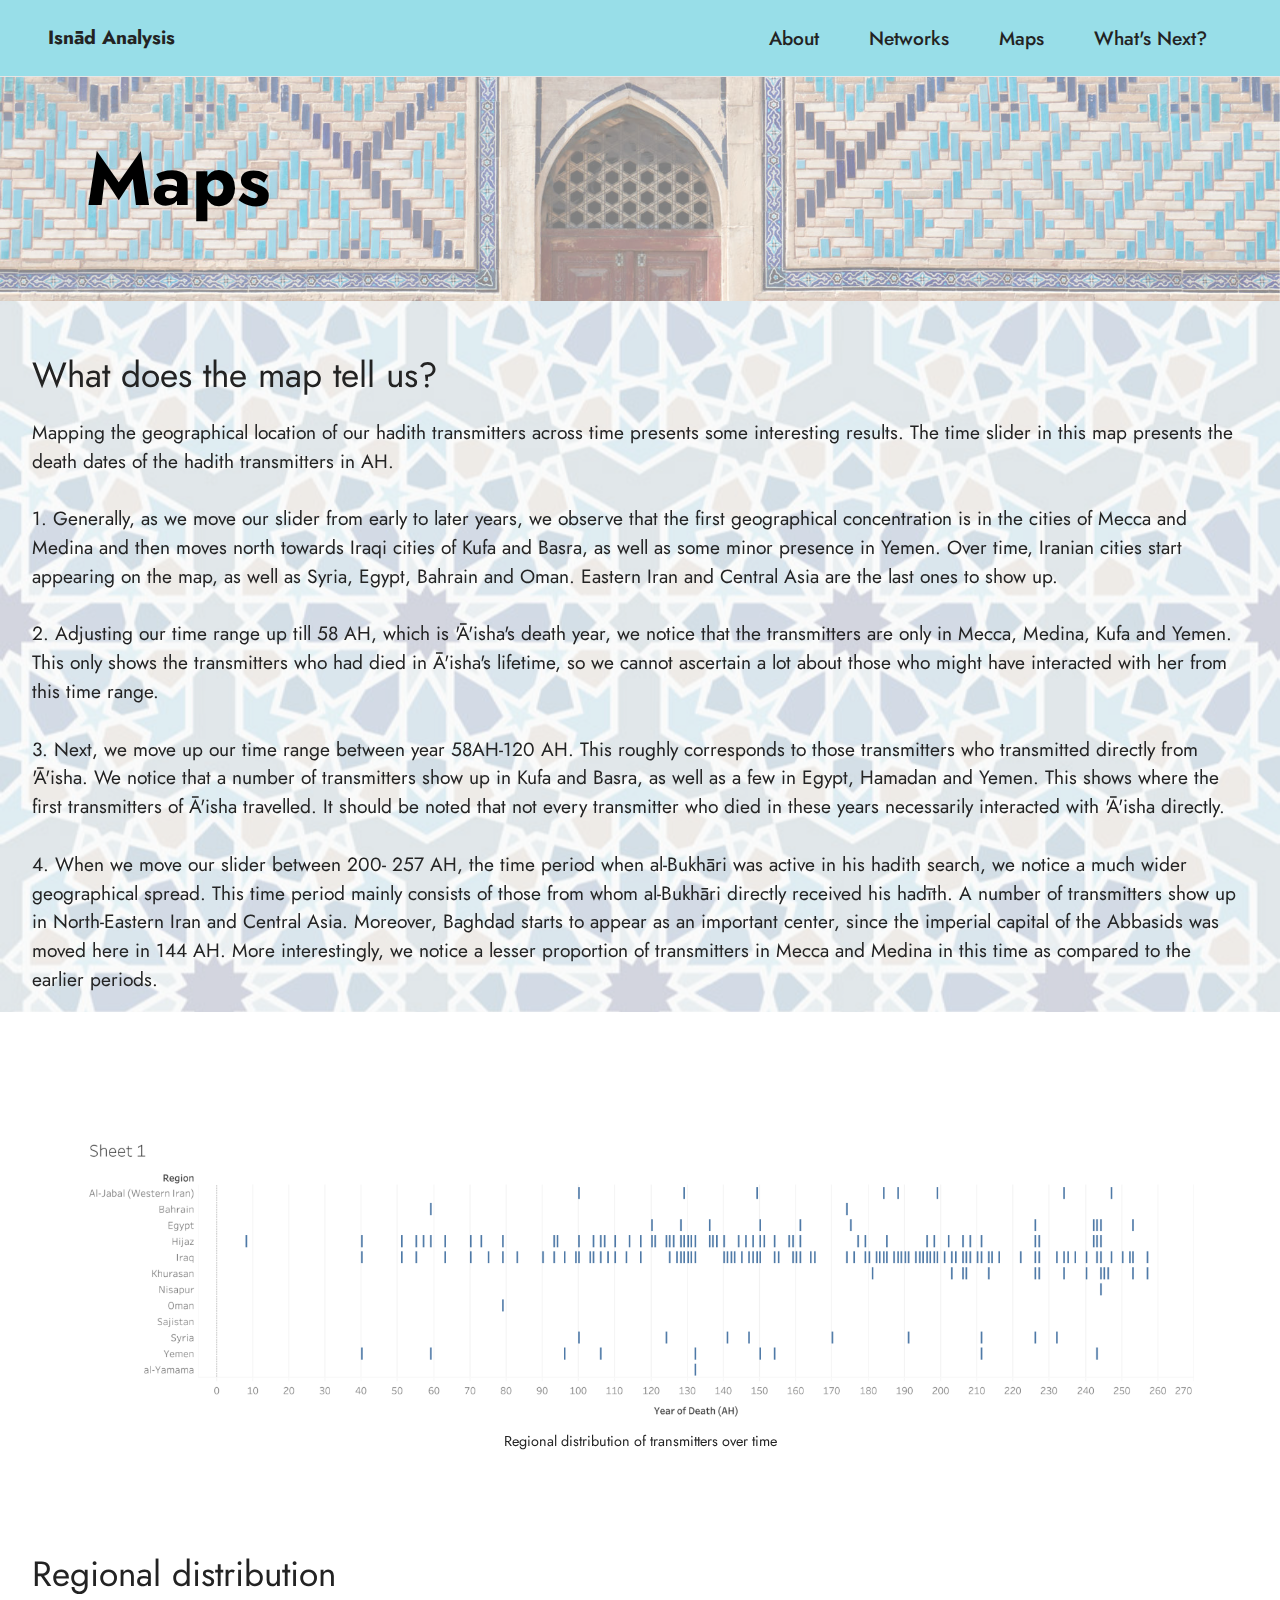
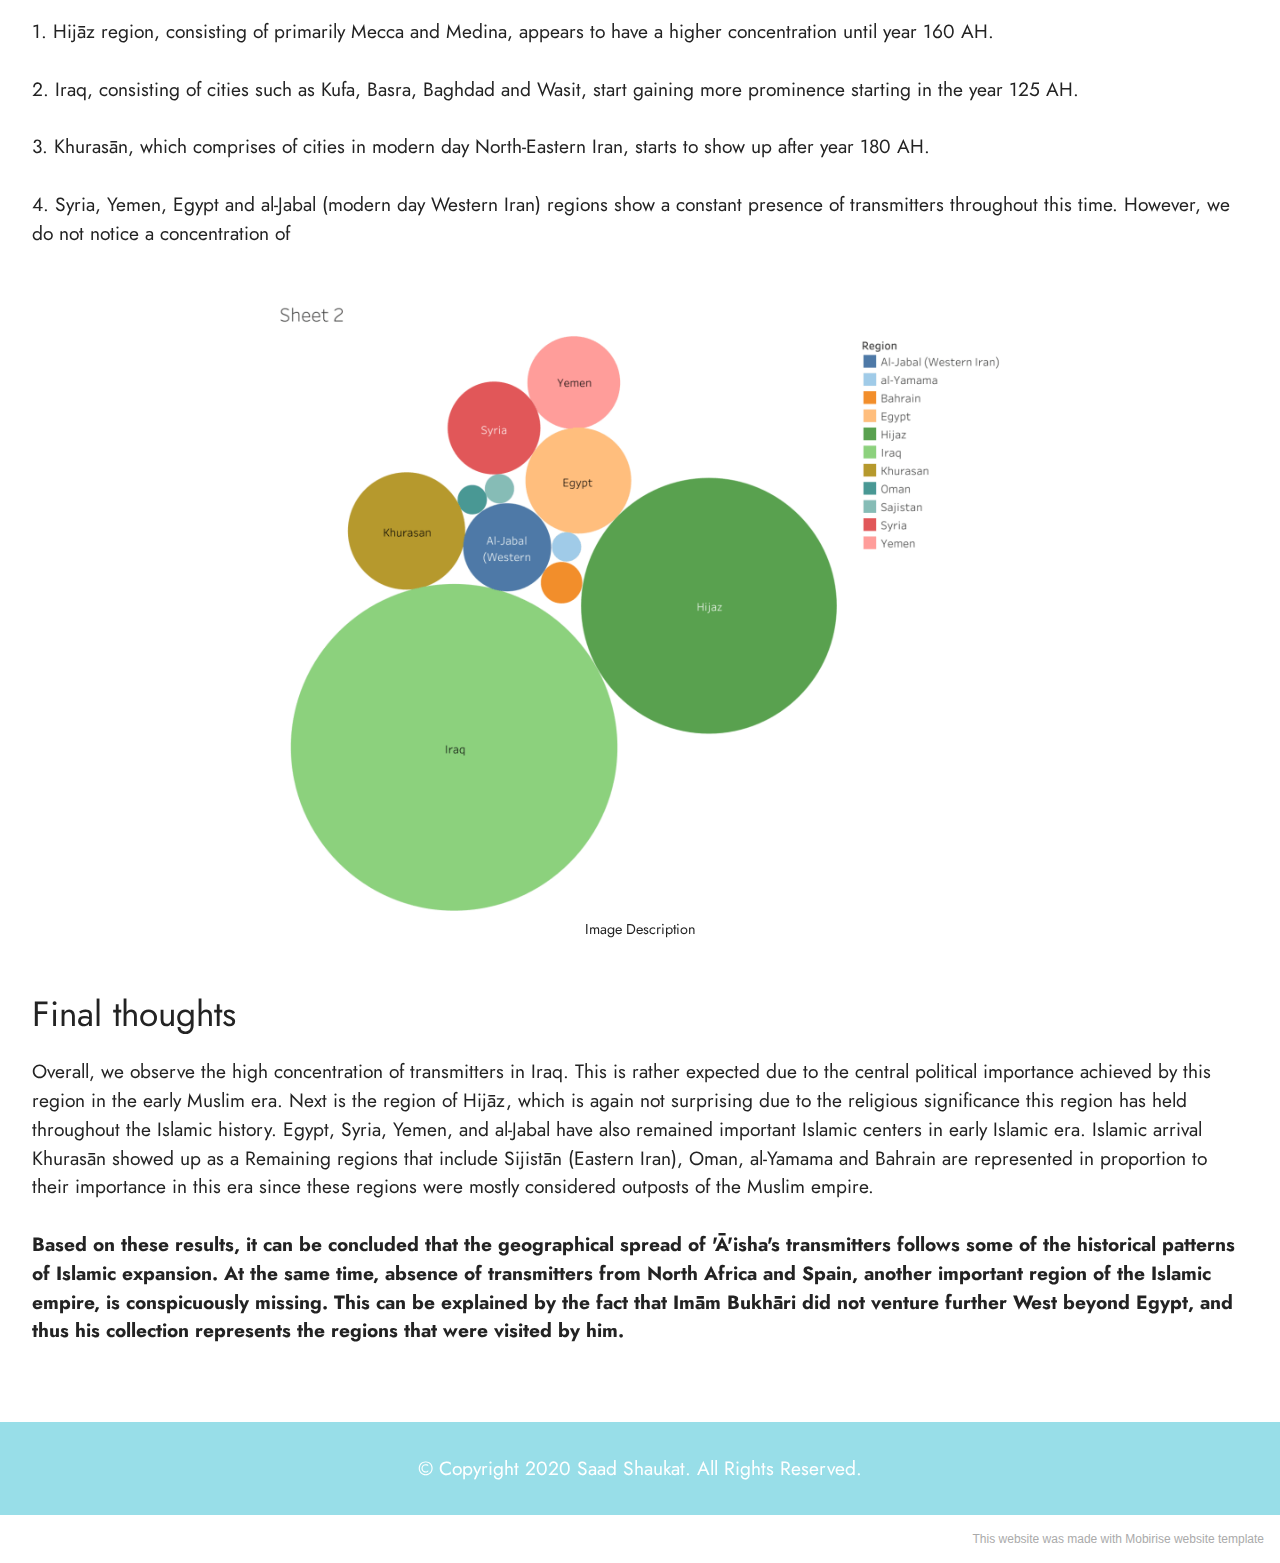
==== page4.html @ 68350d49 "Add files via upload" ====
<!DOCTYPE html>
<html  >
<head>
  <!-- Site made with Mobirise Website Builder v5.3.0, https://mobirise.com -->
  <meta charset="UTF-8">
  <meta http-equiv="X-UA-Compatible" content="IE=edge">
  <meta name="generator" content="Mobirise v5.3.0, mobirise.com">
  <meta name="viewport" content="width=device-width, initial-scale=1, minimum-scale=1">
  <link rel="shortcut icon" href="assets/images/logo.png" type="image/x-icon">
  <meta name="description" content="">


  <title>Page 4</title>
  <link rel="stylesheet" href="assets/tether/tether.min.css">
  <link rel="stylesheet" href="assets/bootstrap/css/bootstrap.min.css">
  <link rel="stylesheet" href="assets/bootstrap/css/bootstrap-grid.min.css">
  <link rel="stylesheet" href="assets/bootstrap/css/bootstrap-reboot.min.css">
  <link rel="stylesheet" href="assets/dropdown/css/style.css">
  <link rel="stylesheet" href="assets/socicon/css/styles.css">
  <link rel="stylesheet" href="assets/theme/css/style.css">
  <link rel="preload" as="style" href="assets/mobirise/css/mbr-additional.css"><link rel="stylesheet" href="assets/mobirise/css/mbr-additional.css" type="text/css">




</head>
<body>

  <section class="menu cid-ssj2SMNTDy" once="menu" id="menu1-12">

    <nav class="navbar navbar-dropdown navbar-fixed-top navbar-expand-lg">
        <div class="container-fluid">
            <div class="navbar-brand">

                <span class="navbar-caption-wrap"><a class="navbar-caption text-black text-primary display-7" href="index.html">Isnād Analysis</a></span>
            </div>
            <button class="navbar-toggler" type="button" data-toggle="collapse" data-target="#navbarSupportedContent" aria-controls="navbarNavAltMarkup" aria-expanded="false" aria-label="Toggle navigation">
                <div class="hamburger">
                    <span></span>
                    <span></span>
                    <span></span>
                    <span></span>
                </div>
            </button>
            <div class="collapse navbar-collapse" id="navbarSupportedContent">
                <ul class="navbar-nav nav-dropdown nav-right" data-app-modern-menu="true"><li class="nav-item"><a class="nav-link link text-black text-primary display-7" href="page5.html" aria-expanded="true">
                            About</a></li><li class="nav-item"><a class="nav-link link text-black text-primary display-7" href="page3.html">
                            Networks</a></li><li class="nav-item"><a class="nav-link link text-black text-primary display-7" href="page4.html">
                            Maps</a></li><li class="nav-item"><a class="nav-link link text-black text-primary display-7" href="page6.html">What's Next?</a></li></ul>


            </div>
        </div>
    </nav>

</section>

<section class="header2 cid-ssti9zNKu1" id="header2-1y">



    <div class="mbr-overlay" style="opacity: 0.5; background-color: rgb(255, 255, 255);"></div>

    <div class="container">
        <div class="row">
            <div class="col-12 col-lg-8">
                <h1 class="mbr-section-title mbr-fonts-style mb-3 display-1"><strong>Maps</strong><strong><br></strong></h1>



            </div>
        </div>
    </div>
</section>

<div class='tableauPlaceholder' id='viz1616538655402' style='position: relative'><noscript><a href='#'><img alt='Sheet 1 ' src='https:&#47;&#47;public.tableau.com&#47;static&#47;images&#47;Fi&#47;FinalMap_16163246103050&#47;Sheet1&#47;1_rss.png' style='border: none' /></a></noscript><object class='tableauViz'  style='display:none;'><param name='host_url' value='https%3A%2F%2Fpublic.tableau.com%2F' /> <param name='embed_code_version' value='3' /> <param name='site_root' value='' /><param name='name' value='FinalMap_16163246103050&#47;Sheet1' /><param name='tabs' value='no' /><param name='toolbar' value='yes' /><param name='static_image' value='https:&#47;&#47;public.tableau.com&#47;static&#47;images&#47;Fi&#47;FinalMap_16163246103050&#47;Sheet1&#47;1.png' /> <param name='animate_transition' value='yes' /><param name='display_static_image' value='yes' /><param name='display_spinner' value='yes' /><param name='display_overlay' value='yes' /><param name='display_count' value='yes' /><param name='language' value='en' /><param name='filter' value='publish=yes' /></object></div>                <script type='text/javascript'>                    var divElement = document.getElementById('viz1616538655402');                    var vizElement = divElement.getElementsByTagName('object')[0];                    vizElement.style.width='100%';vizElement.style.height=(divElement.offsetWidth*0.75)+'px';                    var scriptElement = document.createElement('script');                    scriptElement.src = 'https://public.tableau.com/javascripts/api/viz_v1.js';                    vizElement.parentNode.insertBefore(scriptElement, vizElement);                </script>

<section class="header2 cid-ssuiTig9v4 mbr-parallax-background" id="header2-23">



    <div class="mbr-overlay" style="opacity: 0.8; background-color: rgb(255, 255, 255);"></div>

    <div class="container-fluid">
        <div class="row">
            <div class="col-12 col-lg-12">
                <h1 class="mbr-section-title mbr-fonts-style mb-3 display-5">What does the map tell us?</h1>

                <p class="mbr-text mbr-fonts-style display-7">Mapping the geographical location of our hadith transmitters across time presents some interesting results. The time slider in this map presents the death dates of the hadith transmitters in AH.&nbsp;<br><br>1. Generally, as we move our slider from early to later years, we observe that the first geographical concentration is in the cities of Mecca and Medina and then moves north towards Iraqi cities of Kufa and Basra, as well as some minor presence in Yemen. Over time, Iranian cities start appearing on the map, as well as Syria, Egypt, Bahrain and Oman. Eastern Iran and Central Asia are the last ones to show up.<br><br>2. Adjusting our time range up till 58 AH, which is 'Ā'isha's death year, we notice that the transmitters are only in Mecca, Medina, Kufa and Yemen. This only shows the transmitters who had died in&nbsp;Ā'isha's lifetime, so we cannot ascertain a lot about those who might have interacted with her from this time range.<br><br>3. Next, we move up our time range between year 58AH-120 AH. This roughly corresponds to those transmitters who transmitted directly from 'Ā'isha. We notice that a number of transmitters show up in Kufa and Basra, as well as a few in Egypt, Hamadan and Yemen. This shows where the first transmitters of&nbsp;Ā'isha travelled. It should be noted that not every transmitter who died in these years necessarily interacted with 'Ā'isha directly.<br><br>4. When we move our slider between 200- 257 AH, the time period when al-Bukhāri was active in his hadith search, we notice a much wider geographical spread. This time period mainly consists of those from whom al-Bukhāri directly received his hadīth. A number of transmitters show up in North-Eastern Iran and Central Asia. Moreover, Baghdad starts to appear as an important center, since the imperial capital of the Abbasids was moved here in 144 AH. More interestingly, we notice a lesser proportion of transmitters in Mecca and Medina in this time as compared to the earlier periods.&nbsp;<br><br></p>

            </div>
        </div>
    </div>
</section>

<section class="image3 cid-ssuoXxPdMi" id="image3-26">




    <div class="container">
        <div class="row justify-content-center">
            <div class="col-12 col-lg-12">
                <div class="image-wrapper">
                    <img src="assets/images/sheet-1-1702x443.png" alt="Mobirise">
                    <p class="mbr-description mbr-fonts-style mt-2 align-center display-4">
                        Regional distribution of transmitters over time</p>
                </div>
            </div>
        </div>
    </div>
</section>

<section class="header2 cid-ssuiSpMKxw mbr-parallax-background" id="header2-22">



    <div class="mbr-overlay" style="opacity: 0.8; background-color: rgb(255, 255, 255);"></div>

    <div class="container-fluid">
        <div class="row">
            <div class="col-12 col-lg-12">
                <h1 class="mbr-section-title mbr-fonts-style mb-3 display-5">Regional distribution<br></h1>

                <p class="mbr-text mbr-fonts-style display-7">1. Hijāz region, consisting of primarily Mecca and Medina, appears to have a higher concentration until year 160 AH.&nbsp;<br><br>2. Iraq, consisting of cities such as Kufa, Basra, Baghdad and Wasit, start gaining more prominence starting in the year 125 AH.&nbsp;<br><br>3. Khurasān, which comprises of cities in modern day North-Eastern Iran, starts to show up after year 180 AH.&nbsp;<br><br>4. Syria, Yemen, Egypt and al-Jabal (modern day Western Iran) regions show a constant presence of transmitters throughout this time. However, we do not notice a concentration of&nbsp;</p>

            </div>
        </div>
    </div>
</section>

<section class="image3 cid-ssupaOROfK" id="image3-27">




    <div class="container">
        <div class="row justify-content-center">
            <div class="col-12 col-lg-8">
                <div class="image-wrapper">
                    <img src="assets/images/sheet-2-819x692.png" alt="Mobirise">
                    <p class="mbr-description mbr-fonts-style mt-2 align-center display-4">
                        Image Description</p>
                </div>
            </div>
        </div>
    </div>
</section>

<section class="header2 cid-ssuroSxI1i mbr-parallax-background" id="header2-28">



    <div class="mbr-overlay" style="opacity: 0.8; background-color: rgb(255, 255, 255);"></div>

    <div class="container-fluid">
        <div class="row">
            <div class="col-12 col-lg-12">
                <h1 class="mbr-section-title mbr-fonts-style mb-3 display-5">Final thoughts</h1>

                <p class="mbr-text mbr-fonts-style display-7">Overall, we observe the high concentration of transmitters in Iraq. This is rather expected due to the central political importance achieved by this region in the early Muslim era. Next is the region of Hijāz, which is again not surprising due to the religious significance this region has held throughout the Islamic history. Egypt, Syria, Yemen, and al-Jabal have also remained important Islamic centers in early Islamic era. Islamic arrival Khurasān showed up as a Remaining regions that include Sijistān (Eastern Iran), Oman, al-Yamama and Bahrain are represented in proportion to their importance in this era since these regions were mostly considered outposts of the Muslim empire. <br><br><strong>Based on these results, it can be concluded that the geographical spread of 'Ā'isha's transmitters follows some of the historical patterns of Islamic expansion. At the same time, absence of transmitters from North Africa and Spain, another important region of the Islamic empire, is conspicuously missing. This can be explained by the fact that Imām Bukhāri did not venture further West beyond Egypt, and thus his collection represents the regions that were visited by him.&nbsp;</strong><br><br></p>

            </div>
        </div>
    </div>
</section>

<section class="footer3 cid-sspc5XWcLS" once="footers" id="footer3-1k">





    <div class="container">
        <div class="media-container-row align-center mbr-white">


            <div class="row row-copirayt">
                <p class="mbr-text mb-0 mbr-fonts-style mbr-white align-center display-7">
                    © Copyright 2020 Saad Shaukat. All Rights Reserved.
                </p>
            </div>
        </div>
    </div>
</section><section style="background-color: #fff; font-family: -apple-system, BlinkMacSystemFont, 'Segoe UI', 'Roboto', 'Helvetica Neue', Arial, sans-serif; color:#aaa; font-size:12px; padding: 0; align-items: center; display: flex;"><a href="https://mobirise.site/j" style="flex: 1 1; height: 3rem; padding-left: 1rem;"></a><p style="flex: 0 0 auto; margin:0; padding-right:1rem;"><a href="https://mobirise.site/q" style="color:#aaa;">This website</a> was made with Mobirise website template</p></section><script src="assets/web/assets/jquery/jquery.min.js"></script>  <script src="assets/popper/popper.min.js"></script>  <script src="assets/tether/tether.min.js"></script>  <script src="assets/bootstrap/js/bootstrap.min.js"></script>  <script src="assets/smoothscroll/smooth-scroll.js"></script>  <script src="assets/dropdown/js/nav-dropdown.js"></script>  <script src="assets/dropdown/js/navbar-dropdown.js"></script>  <script src="assets/touchswipe/jquery.touch-swipe.min.js"></script>  <script src="assets/parallax/jarallax.min.js"></script>  <script src="assets/theme/js/script.js"></script>


</body>
</html>
---- assets/dropdown/css/style.css ----
.navbar-dropdown {
  left: 0;
  padding: 0;
  position: absolute;
  right: 0;
  top: 0;
  transition: all 0.45s ease;
  z-index: 1030;
  background: #282828; }
  .navbar-dropdown .navbar-logo {
    margin-right: 0.8rem;
    transition: margin 0.3s ease-in-out;
    vertical-align: middle; }
    .navbar-dropdown .navbar-logo img {
      height: 3.125rem;
      transition: all 0.3s ease-in-out; }
    .navbar-dropdown .navbar-logo.mbr-iconfont {
      font-size: 3.125rem;
      line-height: 3.125rem; }
  .navbar-dropdown .navbar-caption {
    font-weight: 700;
    white-space: normal;
    vertical-align: -4px;
    line-height: 3.125rem !important; }
    .navbar-dropdown .navbar-caption, .navbar-dropdown .navbar-caption:hover {
      color: inherit;
      text-decoration: none; }
  .navbar-dropdown .mbr-iconfont + .navbar-caption {
    vertical-align: -1px; }
  .navbar-dropdown.navbar-fixed-top {
    position: fixed; }
  .navbar-dropdown .navbar-brand span {
    vertical-align: -4px; }
  .navbar-dropdown.bg-color.transparent {
    background: none; }
  .navbar-dropdown.navbar-short .navbar-brand {
    padding: 0.625rem 0; }
    .navbar-dropdown.navbar-short .navbar-brand span {
      vertical-align: -1px; }
  .navbar-dropdown.navbar-short .navbar-caption {
    line-height: 2.375rem !important;
    vertical-align: -2px; }
  .navbar-dropdown.navbar-short .navbar-logo {
    margin-right: 0.5rem; }
    .navbar-dropdown.navbar-short .navbar-logo img {
      height: 2.375rem; }
    .navbar-dropdown.navbar-short .navbar-logo.mbr-iconfont {
      font-size: 2.375rem;
      line-height: 2.375rem; }
  .navbar-dropdown.navbar-short .mbr-table-cell {
    height: 3.625rem; }
  .navbar-dropdown .navbar-close {
    left: 0.6875rem;
    position: fixed;
    top: 0.75rem;
    z-index: 1000; }
  .navbar-dropdown .hamburger-icon {
    content: "";
    display: inline-block;
    vertical-align: middle;
    width: 16px;
    -webkit-box-shadow: 0 -6px 0 1px #282828,0 0 0 1px #282828,0 6px 0 1px #282828;
    -moz-box-shadow: 0 -6px 0 1px #282828,0 0 0 1px #282828,0 6px 0 1px #282828;
    box-shadow: 0 -6px 0 1px #282828,0 0 0 1px #282828,0 6px 0 1px #282828; }

.dropdown-menu .dropdown-toggle[data-toggle="dropdown-submenu"]::after {
  border-bottom: 0.35em solid transparent;
  border-left: 0.35em solid;
  border-right: 0;
  border-top: 0.35em solid transparent;
  margin-left: 0.3rem; }

.dropdown-menu .dropdown-item:focus {
  outline: 0; }

.nav-dropdown {
  font-size: 0.75rem;
  font-weight: 500;
  height: auto !important; }
  .nav-dropdown .nav-btn {
    padding-left: 1rem; }
  .nav-dropdown .link {
    margin: .667em 1.667em;
    font-weight: 500;
    padding: 0;
    transition: color .2s ease-in-out; }
    .nav-dropdown .link.dropdown-toggle {
      margin-right: 2.583em; }
      .nav-dropdown .link.dropdown-toggle::after {
        margin-left: .25rem;
        border-top: 0.35em solid;
        border-right: 0.35em solid transparent;
        border-left: 0.35em solid transparent;
        border-bottom: 0; }
      .nav-dropdown .link.dropdown-toggle[aria-expanded="true"] {
        margin: 0;
        padding: 0.667em 3.263em  0.667em 1.667em; }
  .nav-dropdown .link::after,
  .nav-dropdown .dropdown-item::after {
    color: inherit; }
  .nav-dropdown .btn {
    font-size: 0.75rem;
    font-weight: 700;
    letter-spacing: 0;
    margin-bottom: 0;
    padding-left: 1.25rem;
    padding-right: 1.25rem; }
  .nav-dropdown .dropdown-menu {
    border-radius: 0;
    border: 0;
    left: 0;
    margin: 0;
    padding-bottom: 1.25rem;
    padding-top: 1.25rem;
    position: relative; }
  .nav-dropdown .dropdown-submenu {
    margin-left: 0.125rem;
    top: 0; }
  .nav-dropdown .dropdown-item {
    font-weight: 500;
    line-height: 2;
    padding: 0.3846em 4.615em 0.3846em 1.5385em;
    position: relative;
    transition: color .2s ease-in-out, background-color .2s ease-in-out; }
    .nav-dropdown .dropdown-item::after {
      margin-top: -0.3077em;
      position: absolute;
      right: 1.1538em;
      top: 50%; }
    .nav-dropdown .dropdown-item:focus, .nav-dropdown .dropdown-item:hover {
      background: none; }

@media (max-width: 767px) {
  .nav-dropdown.navbar-toggleable-sm {
    bottom: 0;
    display: none;
    left: 0;
    overflow-x: hidden;
    position: fixed;
    top: 0;
    transform: translateX(-100%);
    -ms-transform: translateX(-100%);
    -webkit-transform: translateX(-100%);
    width: 18.75rem;
    z-index: 999; } }
.nav-dropdown.navbar-toggleable-xl {
  bottom: 0;
  display: none;
  left: 0;
  overflow-x: hidden;
  position: fixed;
  top: 0;
  transform: translateX(-100%);
  -ms-transform: translateX(-100%);
  -webkit-transform: translateX(-100%);
  width: 18.75rem;
  z-index: 999; }

.nav-dropdown-sm {
  display: block !important;
  overflow-x: hidden;
  overflow: auto;
  padding-top: 3.875rem; }
  .nav-dropdown-sm::after {
    content: "";
    display: block;
    height: 3rem;
    width: 100%; }
  .nav-dropdown-sm.collapse.in ~ .navbar-close {
    display: block !important; }
  .nav-dropdown-sm.collapsing, .nav-dropdown-sm.collapse.in {
    transform: translateX(0);
    -ms-transform: translateX(0);
    -webkit-transform: translateX(0);
    transition: all 0.25s ease-out;
    -webkit-transition: all 0.25s ease-out;
    background: #282828; }
  .nav-dropdown-sm.collapsing[aria-expanded="false"] {
    transform: translateX(-100%);
    -ms-transform: translateX(-100%);
    -webkit-transform: translateX(-100%); }
  .nav-dropdown-sm .nav-item {
    display: block;
    margin-left: 0 !important;
    padding-left: 0; }
  .nav-dropdown-sm .link,
  .nav-dropdown-sm .dropdown-item {
    border-top: 1px dotted rgba(255, 255, 255, 0.1);
    font-size: 0.8125rem;
    line-height: 1.6;
    margin: 0 !important;
    padding: 0.875rem 2.4rem 0.875rem 1.5625rem !important;
    position: relative;
    white-space: normal; }
    .nav-dropdown-sm .link:focus, .nav-dropdown-sm .link:hover,
    .nav-dropdown-sm .dropdown-item:focus,
    .nav-dropdown-sm .dropdown-item:hover {
      background: rgba(0, 0, 0, 0.2) !important;
      color: #c0a375; }
  .nav-dropdown-sm .nav-btn {
    position: relative;
    padding: 1.5625rem 1.5625rem 0 1.5625rem; }
    .nav-dropdown-sm .nav-btn::before {
      border-top: 1px dotted rgba(255, 255, 255, 0.1);
      content: "";
      left: 0;
      position: absolute;
      top: 0;
      width: 100%; }
    .nav-dropdown-sm .nav-btn + .nav-btn {
      padding-top: 0.625rem; }
      .nav-dropdown-sm .nav-btn + .nav-btn::before {
        display: none; }
  .nav-dropdown-sm .btn {
    padding: 0.625rem 0; }
  .nav-dropdown-sm .dropdown-toggle[data-toggle="dropdown-submenu"]::after {
    margin-left: .25rem;
    border-top: 0.35em solid;
    border-right: 0.35em solid transparent;
    border-left: 0.35em solid transparent;
    border-bottom: 0; }
  .nav-dropdown-sm .dropdown-toggle[data-toggle="dropdown-submenu"][aria-expanded="true"]::after {
    border-top: 0;
    border-right: 0.35em solid transparent;
    border-left: 0.35em solid transparent;
    border-bottom: 0.35em solid; }
  .nav-dropdown-sm .dropdown-menu {
    margin: 0;
    padding: 0;
    position: relative;
    top: 0;
    left: 0;
    width: 100%;
    border: 0;
    float: none;
    border-radius: 0;
    background: none; }
  .nav-dropdown-sm .dropdown-submenu {
    left: 100%;
    margin-left: 0.125rem;
    margin-top: -1.25rem;
    top: 0; }

.navbar-toggleable-sm .nav-dropdown .dropdown-menu {
  position: absolute; }

.navbar-toggleable-sm .nav-dropdown .dropdown-submenu {
  left: 100%;
  margin-left: 0.125rem;
  margin-top: -1.25rem;
  top: 0; }

.navbar-toggleable-sm.opened .nav-dropdown .dropdown-menu {
  position: relative; }

.navbar-toggleable-sm.opened .nav-dropdown .dropdown-submenu {
  left: 0;
  margin-left: 00rem;
  margin-top: 0rem;
  top: 0; }

.is-builder .nav-dropdown.collapsing {
  transition: none !important; }

/*# sourceMappingURL=style.css.map */
---- assets/socicon/css/styles.css ----
@charset "UTF-8";

@font-face {
  font-family: 'Socicon';
  src:  url('../fonts/socicon.eot');
  src:  url('../fonts/socicon.eot?#iefix') format('embedded-opentype'),
    url('../fonts/socicon.woff2') format('woff2'),
    url('../fonts/socicon.ttf') format('truetype'),
    url('../fonts/socicon.woff') format('woff'),
    url('../fonts/socicon.svg#socicon') format('svg');
  font-weight: normal;
  font-style: normal;
  font-display: swap;
}

[data-icon]:before {
  font-family: "socicon" !important;
  content: attr(data-icon);
  font-style: normal !important;
  font-weight: normal !important;
  font-variant: normal !important;
  text-transform: none !important;
  speak: none;
  line-height: 1;
  -webkit-font-smoothing: antialiased;
  -moz-osx-font-smoothing: grayscale;
}

[class^="socicon-"], [class*=" socicon-"] {
  /* use !important to prevent issues with browser extensions that change fonts */
  font-family: 'Socicon' !important;
  speak: none;
  font-style: normal;
  font-weight: normal;
  font-variant: normal;
  text-transform: none;
  line-height: 1;

  /* Better Font Rendering =========== */
  -webkit-font-smoothing: antialiased;
  -moz-osx-font-smoothing: grayscale;
}

.socicon-eitaa:before {
  content: "\e97c";
}
.socicon-soroush:before {
  content: "\e97d";
}
.socicon-bale:before {
  content: "\e97e";
}
.socicon-zazzle:before {
  content: "\e97b";
}
.socicon-society6:before {
  content: "\e97a";
}
.socicon-redbubble:before {
  content: "\e979";
}
.socicon-avvo:before {
  content: "\e978";
}
.socicon-stitcher:before {
  content: "\e977";
}
.socicon-googlehangouts:before {
  content: "\e974";
}
.socicon-dlive:before {
  content: "\e975";
}
.socicon-vsco:before {
  content: "\e976";
}
.socicon-flipboard:before {
  content: "\e973";
}
.socicon-ubuntu:before {
  content: "\e958";
}
.socicon-artstation:before {
  content: "\e959";
}
.socicon-invision:before {
  content: "\e95a";
}
.socicon-torial:before {
  content: "\e95b";
}
.socicon-collectorz:before {
  content: "\e95c";
}
.socicon-seenthis:before {
  content: "\e95d";
}
.socicon-googleplaymusic:before {
  content: "\e95e";
}
.socicon-debian:before {
  content: "\e95f";
}
.socicon-filmfreeway:before {
  content: "\e960";
}
.socicon-gnome:before {
  content: "\e961";
}
.socicon-itchio:before {
  content: "\e962";
}
.socicon-jamendo:before {
  content: "\e963";
}
.socicon-mix:before {
  content: "\e964";
}
.socicon-sharepoint:before {
  content: "\e965";
}
.socicon-tinder:before {
  content: "\e966";
}
.socicon-windguru:before {
  content: "\e967";
}
.socicon-cdbaby:before {
  content: "\e968";
}
.socicon-elementaryos:before {
  content: "\e969";
}
.socicon-stage32:before {
  content: "\e96a";
}
.socicon-tiktok:before {
  content: "\e96b";
}
.socicon-gitter:before {
  content: "\e96c";
}
.socicon-letterboxd:before {
  content: "\e96d";
}
.socicon-threema:before {
  content: "\e96e";
}
.socicon-splice:before {
  content: "\e96f";
}
.socicon-metapop:before {
  content: "\e970";
}
.socicon-naver:before {
  content: "\e971";
}
.socicon-remote:before {
  content: "\e972";
}
.socicon-internet:before {
  content: "\e957";
}
.socicon-moddb:before {
  content: "\e94b";
}
.socicon-indiedb:before {
  content: "\e94c";
}
.socicon-traxsource:before {
  content: "\e94d";
}
.socicon-gamefor:before {
  content: "\e94e";
}
.socicon-pixiv:before {
  content: "\e94f";
}
.socicon-myanimelist:before {
  content: "\e950";
}
.socicon-blackberry:before {
  content: "\e951";
}
.socicon-wickr:before {
  content: "\e952";
}
.socicon-spip:before {
  content: "\e953";
}
.socicon-napster:before {
  content: "\e954";
}
.socicon-beatport:before {
  content: "\e955";
}
.socicon-hackerone:before {
  content: "\e956";
}
.socicon-hackernews:before {
  content: "\e946";
}
.socicon-smashwords:before {
  content: "\e947";
}
.socicon-kobo:before {
  content: "\e948";
}
.socicon-bookbub:before {
  content: "\e949";
}
.socicon-mailru:before {
  content: "\e94a";
}
.socicon-gitlab:before {
  content: "\e945";
}
.socicon-instructables:before {
  content: "\e944";
}
.socicon-portfolio:before {
  content: "\e943";
}
.socicon-codered:before {
  content: "\e940";
}
.socicon-origin:before {
  content: "\e941";
}
.socicon-nextdoor:before {
  content: "\e942";
}
.socicon-udemy:before {
  content: "\e93f";
}
.socicon-livemaster:before {
  content: "\e93e";
}
.socicon-crunchbase:before {
  content: "\e93b";
}
.socicon-homefy:before {
  content: "\e93c";
}
.socicon-calendly:before {
  content: "\e93d";
}
.socicon-realtor:before {
  content: "\e90f";
}
.socicon-tidal:before {
  content: "\e910";
}
.socicon-qobuz:before {
  content: "\e911";
}
.socicon-natgeo:before {
  content: "\e912";
}
.socicon-mastodon:before {
  content: "\e913";
}
.socicon-unsplash:before {
  content: "\e914";
}
.socicon-homeadvisor:before {
  content: "\e915";
}
.socicon-angieslist:before {
  content: "\e916";
}
.socicon-codepen:before {
  content: "\e917";
}
.socicon-slack:before {
  content: "\e918";
}
.socicon-openaigym:before {
  content: "\e919";
}
.socicon-logmein:before {
  content: "\e91a";
}
.socicon-fiverr:before {
  content: "\e91b";
}
.socicon-gotomeeting:before {
  content: "\e91c";
}
.socicon-aliexpress:before {
  content: "\e91d";
}
.socicon-guru:before {
  content: "\e91e";
}
.socicon-appstore:before {
  content: "\e91f";
}
.socicon-homes:before {
  content: "\e920";
}
.socicon-zoom:before {
  content: "\e921";
}
.socicon-alibaba:before {
  content: "\e922";
}
.socicon-craigslist:before {
  content: "\e923";
}
.socicon-wix:before {
  content: "\e924";
}
.socicon-redfin:before {
  content: "\e925";
}
.socicon-googlecalendar:before {
  content: "\e926";
}
.socicon-shopify:before {
  content: "\e927";
}
.socicon-freelancer:before {
  content: "\e928";
}
.socicon-seedrs:before {
  content: "\e929";
}
.socicon-bing:before {
  content: "\e92a";
}
.socicon-doodle:before {
  content: "\e92b";
}
.socicon-bonanza:before {
  content: "\e92c";
}
.socicon-squarespace:before {
  content: "\e92d";
}
.socicon-toptal:before {
  content: "\e92e";
}
.socicon-gust:before {
  content: "\e92f";
}
.socicon-ask:before {
  content: "\e930";
}
.socicon-trulia:before {
  content: "\e931";
}
.socicon-loomly:before {
  content: "\e932";
}
.socicon-ghost:before {
  content: "\e933";
}
.socicon-upwork:before {
  content: "\e934";
}
.socicon-fundable:before {
  content: "\e935";
}
.socicon-booking:before {
  content: "\e936";
}
.socicon-googlemaps:before {
  content: "\e937";
}
.socicon-zillow:before {
  content: "\e938";
}
.socicon-niconico:before {
  content: "\e939";
}
.socicon-toneden:before {
  content: "\e93a";
}
.socicon-augment:before {
  content: "\e908";
}
.socicon-bitbucket:before {
  content: "\e909";
}
.socicon-fyuse:before {
  content: "\e90a";
}
.socicon-yt-gaming:before {
  content: "\e90b";
}
.socicon-sketchfab:before {
  content: "\e90c";
}
.socicon-mobcrush:before {
  content: "\e90d";
}
.socicon-microsoft:before {
  content: "\e90e";
}
.socicon-pandora:before {
  content: "\e907";
}
.socicon-messenger:before {
  content: "\e906";
}
.socicon-gamewisp:before {
  content: "\e905";
}
.socicon-bloglovin:before {
  content: "\e904";
}
.socicon-tunein:before {
  content: "\e903";
}
.socicon-gamejolt:before {
  content: "\e901";
}
.socicon-trello:before {
  content: "\e902";
}
.socicon-spreadshirt:before {
  content: "\e900";
}
.socicon-500px:before {
  content: "\e000";
}
.socicon-8tracks:before {
  content: "\e001";
}
.socicon-airbnb:before {
  content: "\e002";
}
.socicon-alliance:before {
  content: "\e003";
}
.socicon-amazon:before {
  content: "\e004";
}
.socicon-amplement:before {
  content: "\e005";
}
.socicon-android:before {
  content: "\e006";
}
.socicon-angellist:before {
  content: "\e007";
}
.socicon-apple:before {
  content: "\e008";
}
.socicon-appnet:before {
  content: "\e009";
}
.socicon-baidu:before {
  content: "\e00a";
}
.socicon-bandcamp:before {
  content: "\e00b";
}
.socicon-battlenet:before {
  content: "\e00c";
}
.socicon-mixer:before {
  content: "\e00d";
}
.socicon-bebee:before {
  content: "\e00e";
}
.socicon-bebo:before {
  content: "\e00f";
}
.socicon-behance:before {
  content: "\e010";
}
.socicon-blizzard:before {
  content: "\e011";
}
.socicon-blogger:before {
  content: "\e012";
}
.socicon-buffer:before {
  content: "\e013";
}
.socicon-chrome:before {
  content: "\e014";
}
.socicon-coderwall:before {
  content: "\e015";
}
.socicon-curse:before {
  content: "\e016";
}
.socicon-dailymotion:before {
  content: "\e017";
}
.socicon-deezer:before {
  content: "\e018";
}
.socicon-delicious:before {
  content: "\e019";
}
.socicon-deviantart:before {
  content: "\e01a";
}
.socicon-diablo:before {
  content: "\e01b";
}
.socicon-digg:before {
  content: "\e01c";
}
.socicon-discord:before {
  content: "\e01d";
}
.socicon-disqus:before {
  content: "\e01e";
}
.socicon-douban:before {
  content: "\e01f";
}
.socicon-draugiem:before {
  content: "\e020";
}
.socicon-dribbble:before {
  content: "\e021";
}
.socicon-drupal:before {
  content: "\e022";
}
.socicon-ebay:before {
  content: "\e023";
}
.socicon-ello:before {
  content: "\e024";
}
.socicon-endomodo:before {
  content: "\e025";
}
.socicon-envato:before {
  content: "\e026";
}
.socicon-etsy:before {
  content: "\e027";
}
.socicon-facebook:before {
  content: "\e028";
}
.socicon-feedburner:before {
  content: "\e029";
}
.socicon-filmweb:before {
  content: "\e02a";
}
.socicon-firefox:before {
  content: "\e02b";
}
.socicon-flattr:before {
  content: "\e02c";
}
.socicon-flickr:before {
  content: "\e02d";
}
.socicon-formulr:before {
  content: "\e02e";
}
.socicon-forrst:before {
  content: "\e02f";
}
.socicon-foursquare:before {
  content: "\e030";
}
.socicon-friendfeed:before {
  content: "\e031";
}
.socicon-github:before {
  content: "\e032";
}
.socicon-goodreads:before {
  content: "\e033";
}
.socicon-google:before {
  content: "\e034";
}
.socicon-googlescholar:before {
  content: "\e035";
}
.socicon-googlegroups:before {
  content: "\e036";
}
.socicon-googlephotos:before {
  content: "\e037";
}
.socicon-googleplus:before {
  content: "\e038";
}
.socicon-grooveshark:before {
  content: "\e039";
}
.socicon-hackerrank:before {
  content: "\e03a";
}
.socicon-hearthstone:before {
  content: "\e03b";
}
.socicon-hellocoton:before {
  content: "\e03c";
}
.socicon-heroes:before {
  content: "\e03d";
}
.socicon-smashcast:before {
  content: "\e03e";
}
.socicon-horde:before {
  content: "\e03f";
}
.socicon-houzz:before {
  content: "\e040";
}
.socicon-icq:before {
  content: "\e041";
}
.socicon-identica:before {
  content: "\e042";
}
.socicon-imdb:before {
  content: "\e043";
}
.socicon-instagram:before {
  content: "\e044";
}
.socicon-issuu:before {
  content: "\e045";
}
.socicon-istock:before {
  content: "\e046";
}
.socicon-itunes:before {
  content: "\e047";
}
.socicon-keybase:before {
  content: "\e048";
}
.socicon-lanyrd:before {
  content: "\e049";
}
.socicon-lastfm:before {
  content: "\e04a";
}
.socicon-line:before {
  content: "\e04b";
}
.socicon-linkedin:before {
  content: "\e04c";
}
.socicon-livejournal:before {
  content: "\e04d";
}
.socicon-lyft:before {
  content: "\e04e";
}
.socicon-macos:before {
  content: "\e04f";
}
.socicon-mail:before {
  content: "\e050";
}
.socicon-medium:before {
  content: "\e051";
}
.socicon-meetup:before {
  content: "\e052";
}
.socicon-mixcloud:before {
  content: "\e053";
}
.socicon-modelmayhem:before {
  content: "\e054";
}
.socicon-mumble:before {
  content: "\e055";
}
.socicon-myspace:before {
  content: "\e056";
}
.socicon-newsvine:before {
  content: "\e057";
}
.socicon-nintendo:before {
  content: "\e058";
}
.socicon-npm:before {
  content: "\e059";
}
.socicon-odnoklassniki:before {
  content: "\e05a";
}
.socicon-openid:before {
  content: "\e05b";
}
.socicon-opera:before {
  content: "\e05c";
}
.socicon-outlook:before {
  content: "\e05d";
}
.socicon-overwatch:before {
  content: "\e05e";
}
.socicon-patreon:before {
  content: "\e05f";
}
.socicon-paypal:before {
  content: "\e060";
}
.socicon-periscope:before {
  content: "\e061";
}
.socicon-persona:before {
  content: "\e062";
}
.socicon-pinterest:before {
  content: "\e063";
}
.socicon-play:before {
  content: "\e064";
}
.socicon-player:before {
  content: "\e065";
}
.socicon-playstation:before {
  content: "\e066";
}
.socicon-pocket:before {
  content: "\e067";
}
.socicon-qq:before {
  content: "\e068";
}
.socicon-quora:before {
  content: "\e069";
}
.socicon-raidcall:before {
  content: "\e06a";
}
.socicon-ravelry:before {
  content: "\e06b";
}
.socicon-reddit:before {
  content: "\e06c";
}
.socicon-renren:before {
  content: "\e06d";
}
.socicon-researchgate:before {
  content: "\e06e";
}
.socicon-residentadvisor:before {
  content: "\e06f";
}
.socicon-reverbnation:before {
  content: "\e070";
}
.socicon-rss:before {
  content: "\e071";
}
.socicon-sharethis:before {
  content: "\e072";
}
.socicon-skype:before {
  content: "\e073";
}
.socicon-slideshare:before {
  content: "\e074";
}
.socicon-smugmug:before {
  content: "\e075";
}
.socicon-snapchat:before {
  content: "\e076";
}
.socicon-songkick:before {
  content: "\e077";
}
.socicon-soundcloud:before {
  content: "\e078";
}
.socicon-spotify:before {
  content: "\e079";
}
.socicon-stackexchange:before {
  content: "\e07a";
}
.socicon-stackoverflow:before {
  content: "\e07b";
}
.socicon-starcraft:before {
  content: "\e07c";
}
.socicon-stayfriends:before {
  content: "\e07d";
}
.socicon-steam:before {
  content: "\e07e";
}
.socicon-storehouse:before {
  content: "\e07f";
}
.socicon-strava:before {
  content: "\e080";
}
.socicon-streamjar:before {
  content: "\e081";
}
.socicon-stumbleupon:before {
  content: "\e082";
}
.socicon-swarm:before {
  content: "\e083";
}
.socicon-teamspeak:before {
  content: "\e084";
}
.socicon-teamviewer:before {
  content: "\e085";
}
.socicon-technorati:before {
  content: "\e086";
}
.socicon-telegram:before {
  content: "\e087";
}
.socicon-tripadvisor:before {
  content: "\e088";
}
.socicon-tripit:before {
  content: "\e089";
}
.socicon-triplej:before {
  content: "\e08a";
}
.socicon-tumblr:before {
  content: "\e08b";
}
.socicon-twitch:before {
  content: "\e08c";
}
.socicon-twitter:before {
  content: "\e08d";
}
.socicon-uber:before {
  content: "\e08e";
}
.socicon-ventrilo:before {
  content: "\e08f";
}
.socicon-viadeo:before {
  content: "\e090";
}
.socicon-viber:before {
  content: "\e091";
}
.socicon-viewbug:before {
  content: "\e092";
}
.socicon-vimeo:before {
  content: "\e093";
}
.socicon-vine:before {
  content: "\e094";
}
.socicon-vkontakte:before {
  content: "\e095";
}
.socicon-warcraft:before {
  content: "\e096";
}
.socicon-wechat:before {
  content: "\e097";
}
.socicon-weibo:before {
  content: "\e098";
}
.socicon-whatsapp:before {
  content: "\e099";
}
.socicon-wikipedia:before {
  content: "\e09a";
}
.socicon-windows:before {
  content: "\e09b";
}
.socicon-wordpress:before {
  content: "\e09c";
}
.socicon-wykop:before {
  content: "\e09d";
}
.socicon-xbox:before {
  content: "\e09e";
}
.socicon-xing:before {
  content: "\e09f";
}
.socicon-yahoo:before {
  content: "\e0a0";
}
.socicon-yammer:before {
  content: "\e0a1";
}
.socicon-yandex:before {
  content: "\e0a2";
}
.socicon-yelp:before {
  content: "\e0a3";
}
.socicon-younow:before {
  content: "\e0a4";
}
.socicon-youtube:before {
  content: "\e0a5";
}
.socicon-zapier:before {
  content: "\e0a6";
}
.socicon-zerply:before {
  content: "\e0a7";
}
.socicon-zomato:before {
  content: "\e0a8";
}
.socicon-zynga:before {
  content: "\e0a9";
}
---- assets/theme/css/style.css ----
@charset "UTF-8";
section {
  background-color: #ffffff;
}

body {
  font-style: normal;
  line-height: 1.5;
  font-weight: 400;
  color: #232323;
  position: relative;
}

section,
.container,
.container-fluid {
  position: relative;
  word-wrap: break-word;
}

a.mbr-iconfont:hover {
  text-decoration: none;
}

.article .lead p,
.article .lead ul,
.article .lead ol,
.article .lead pre,
.article .lead blockquote {
  margin-bottom: 0;
}

a {
  font-style: normal;
  font-weight: 400;
  cursor: pointer;
}
a, a:hover {
  text-decoration: none;
}

.mbr-section-title {
  font-style: normal;
  line-height: 1.3;
}

.mbr-section-subtitle {
  line-height: 1.3;
}

.mbr-text {
  font-style: normal;
  line-height: 1.7;
}

h1,
h2,
h3,
h4,
h5,
h6,
.display-1,
.display-2,
.display-4,
.display-5,
.display-7,
span,
p,
a {
  line-height: 1;
  word-break: break-word;
  word-wrap: break-word;
  font-weight: 400;
}

b,
strong {
  font-weight: bold;
}

input:-webkit-autofill, input:-webkit-autofill:hover, input:-webkit-autofill:focus, input:-webkit-autofill:active {
  transition-delay: 9999s;
  -webkit-transition-property: background-color, color;
  transition-property: background-color, color;
}

textarea[type=hidden] {
  display: none;
}

section {
  background-position: 50% 50%;
  background-repeat: no-repeat;
  background-size: cover;
}
section .mbr-background-video,
section .mbr-background-video-preview {
  position: absolute;
  bottom: 0;
  left: 0;
  right: 0;
  top: 0;
}

.hidden {
  visibility: hidden;
}

.mbr-z-index20 {
  z-index: 20;
}

/*! Base colors */
.mbr-white {
  color: #ffffff;
}

.mbr-black {
  color: #111111;
}

.mbr-bg-white {
  background-color: #ffffff;
}

.mbr-bg-black {
  background-color: #000000;
}

/*! Text-aligns */
.align-left {
  text-align: left;
}

.align-center {
  text-align: center;
}

.align-right {
  text-align: right;
}

/*! Font-weight  */
.mbr-light {
  font-weight: 300;
}

.mbr-regular {
  font-weight: 400;
}

.mbr-semibold {
  font-weight: 500;
}

.mbr-bold {
  font-weight: 700;
}

/*! Media  */
.media-content {
  flex-basis: 100%;
}

.media-container-row {
  display: flex;
  flex-direction: row;
  flex-wrap: wrap;
  justify-content: center;
  align-content: center;
  align-items: start;
}
.media-container-row .media-size-item {
  width: 400px;
}

.media-container-column {
  display: flex;
  flex-direction: column;
  flex-wrap: wrap;
  justify-content: center;
  align-content: center;
  align-items: stretch;
}
.media-container-column > * {
  width: 100%;
}

@media (min-width: 992px) {
  .media-container-row {
    flex-wrap: nowrap;
  }
}
figure {
  margin-bottom: 0;
  overflow: hidden;
}

figure[mbr-media-size] {
  transition: width 0.1s;
}

img,
iframe {
  display: block;
  width: 100%;
}

.card {
  background-color: transparent;
  border: none;
}

.card-box {
  width: 100%;
}

.card-img {
  text-align: center;
  flex-shrink: 0;
  -webkit-flex-shrink: 0;
}

.media {
  max-width: 100%;
  margin: 0 auto;
}

.mbr-figure {
  align-self: center;
}

.media-container > div {
  max-width: 100%;
}

.mbr-figure img,
.card-img img {
  width: 100%;
}

@media (max-width: 991px) {
  .media-size-item {
    width: auto !important;
  }

  .media {
    width: auto;
  }

  .mbr-figure {
    width: 100% !important;
  }
}
/*! Buttons */
.mbr-section-btn {
  margin-left: -0.6rem;
  margin-right: -0.6rem;
  font-size: 0;
}

.btn {
  font-weight: 600;
  border-width: 1px;
  font-style: normal;
  margin: 0.6rem 0.6rem;
  white-space: normal;
  transition: all 0.2s ease-in-out;
  display: inline-flex;
  align-items: center;
  justify-content: center;
  word-break: break-word;
}

.btn-sm {
  font-weight: 600;
  letter-spacing: 0px;
  transition: all 0.3s ease-in-out;
}

.btn-md {
  font-weight: 600;
  letter-spacing: 0px;
  transition: all 0.3s ease-in-out;
}

.btn-lg {
  font-weight: 600;
  letter-spacing: 0px;
  transition: all 0.3s ease-in-out;
}

.btn-form {
  margin: 0;
}
.btn-form:hover {
  cursor: pointer;
}

nav .mbr-section-btn {
  margin-left: 0rem;
  margin-right: 0rem;
}

/*! Btn icon margin */
.btn .mbr-iconfont,
.btn.btn-sm .mbr-iconfont {
  order: 1;
  cursor: pointer;
  margin-left: 0.5rem;
  vertical-align: sub;
}

.btn.btn-md .mbr-iconfont,
.btn.btn-md .mbr-iconfont {
  margin-left: 0.8rem;
}

.mbr-regular {
  font-weight: 400;
}

.mbr-semibold {
  font-weight: 500;
}

.mbr-bold {
  font-weight: 700;
}

[type=submit] {
  -webkit-appearance: none;
}

/*! Full-screen */
.mbr-fullscreen .mbr-overlay {
  min-height: 100vh;
}

.mbr-fullscreen {
  display: flex;
  display: -moz-flex;
  display: -ms-flex;
  display: -o-flex;
  align-items: center;
  min-height: 100vh;
  padding-top: 3rem;
  padding-bottom: 3rem;
}

/*! Map */
.map {
  height: 25rem;
  position: relative;
}
.map iframe {
  width: 100%;
  height: 100%;
}

/*! Scroll to top arrow */
.mbr-arrow-up {
  bottom: 25px;
  right: 90px;
  position: fixed;
  text-align: right;
  z-index: 5000;
  color: #ffffff;
  font-size: 22px;
}

.mbr-arrow-up a {
  background: rgba(0, 0, 0, 0.2);
  border-radius: 50%;
  color: #fff;
  display: inline-block;
  height: 60px;
  width: 60px;
  border: 2px solid #fff;
  outline-style: none !important;
  position: relative;
  text-decoration: none;
  transition: all 0.3s ease-in-out;
  cursor: pointer;
  text-align: center;
}
.mbr-arrow-up a:hover {
  background-color: rgba(0, 0, 0, 0.4);
}
.mbr-arrow-up a i {
  line-height: 60px;
}

.mbr-arrow-up-icon {
  display: block;
  color: #fff;
}

.mbr-arrow-up-icon::before {
  content: "›";
  display: inline-block;
  font-family: serif;
  font-size: 22px;
  line-height: 1;
  font-style: normal;
  position: relative;
  top: 6px;
  left: -4px;
  transform: rotate(-90deg);
}

/*! Arrow Down */
.mbr-arrow {
  position: absolute;
  bottom: 45px;
  left: 50%;
  width: 60px;
  height: 60px;
  cursor: pointer;
  background-color: rgba(80, 80, 80, 0.5);
  border-radius: 50%;
  transform: translateX(-50%);
}
@media (max-width: 767px) {
  .mbr-arrow {
    display: none;
  }
}
.mbr-arrow > a {
  display: inline-block;
  text-decoration: none;
  outline-style: none;
  -webkit-animation: arrowdown 1.7s ease-in-out infinite;
          animation: arrowdown 1.7s ease-in-out infinite;
  color: #ffffff;
}
.mbr-arrow > a > i {
  position: absolute;
  top: -2px;
  left: 15px;
  font-size: 2rem;
}

#scrollToTop a i::before {
  content: "";
  position: absolute;
  display: block;
  border-bottom: 2.5px solid #fff;
  border-left: 2.5px solid #fff;
  width: 27.8%;
  height: 27.8%;
  left: 50%;
  top: 51%;
  transform: translateY(-30%) translateX(-50%) rotate(135deg);
}

@keyframes arrowdown {
  0% {
    transform: translateY(0px);
  }
  50% {
    transform: translateY(-5px);
  }
  100% {
    transform: translateY(0px);
  }
}
@-webkit-keyframes arrowdown {
  0% {
    transform: translateY(0px);
  }
  50% {
    transform: translateY(-5px);
  }
  100% {
    transform: translateY(0px);
  }
}
@media (max-width: 500px) {
  .mbr-arrow-up {
    left: 0;
    right: 0;
    text-align: center;
  }
}
/*Gradients animation*/
@keyframes gradient-animation {
  from {
    background-position: 0% 100%;
    -webkit-animation-timing-function: ease-in-out;
            animation-timing-function: ease-in-out;
  }
  to {
    background-position: 100% 0%;
    -webkit-animation-timing-function: ease-in-out;
            animation-timing-function: ease-in-out;
  }
}
@-webkit-keyframes gradient-animation {
  from {
    background-position: 0% 100%;
    -webkit-animation-timing-function: ease-in-out;
            animation-timing-function: ease-in-out;
  }
  to {
    background-position: 100% 0%;
    -webkit-animation-timing-function: ease-in-out;
            animation-timing-function: ease-in-out;
  }
}
.bg-gradient {
  background-size: 200% 200%;
  animation: gradient-animation 5s infinite alternate;
  -webkit-animation: gradient-animation 5s infinite alternate;
}

.menu .navbar-brand {
  display: -webkit-flex;
}
.menu .navbar-brand span {
  display: flex;
  display: -webkit-flex;
}
.menu .navbar-brand .navbar-caption-wrap {
  display: -webkit-flex;
}
.menu .navbar-brand .navbar-logo img {
  display: -webkit-flex;
  width: auto;
}
@media (min-width: 768px) and (max-width: 991px) {
  .menu .navbar-toggleable-sm .navbar-nav {
    display: -ms-flexbox;
  }
}
@media (max-width: 991px) {
  .menu .navbar-collapse {
    max-height: 93.5vh;
  }
  .menu .navbar-collapse.show {
    overflow: auto;
  }
}
@media (min-width: 992px) {
  .menu .navbar-nav.nav-dropdown {
    display: -webkit-flex;
  }
  .menu .navbar-toggleable-sm .navbar-collapse {
    display: -webkit-flex !important;
  }
  .menu .collapsed .navbar-collapse {
    max-height: 93.5vh;
  }
  .menu .collapsed .navbar-collapse.show {
    overflow: auto;
  }
}
@media (max-width: 767px) {
  .menu .navbar-collapse {
    max-height: 80vh;
  }
}

.nav-link .mbr-iconfont {
  margin-right: 0.5rem;
}

.navbar {
  display: -webkit-flex;
  -webkit-flex-wrap: wrap;
  -webkit-align-items: center;
  -webkit-justify-content: space-between;
}

.navbar-collapse {
  -webkit-flex-basis: 100%;
  -webkit-flex-grow: 1;
  -webkit-align-items: center;
}

.nav-dropdown .link {
  padding: 0.667em 1.667em !important;
  margin: 0 !important;
}

.nav {
  display: -webkit-flex;
  -webkit-flex-wrap: wrap;
}

.row {
  display: -webkit-flex;
  -webkit-flex-wrap: wrap;
}

.justify-content-center {
  -webkit-justify-content: center;
}

.form-inline {
  display: -webkit-flex;
}

.card-wrapper {
  -webkit-flex: 1;
}

.carousel-control {
  z-index: 10;
  display: -webkit-flex;
}

.carousel-controls {
  display: -webkit-flex;
}

.media {
  display: -webkit-flex;
}

.form-group:focus {
  outline: none;
}

.jq-selectbox__select {
  padding: 7px 0;
  position: relative;
}

.jq-selectbox__dropdown {
  overflow: hidden;
  border-radius: 10px;
  position: absolute;
  top: 100%;
  left: 0 !important;
  width: 100% !important;
}

.jq-selectbox__trigger-arrow {
  right: 0;
  transform: translateY(-50%);
}

.jq-selectbox li {
  padding: 1.07em 0.5em;
}

input[type=range] {
  padding-left: 0 !important;
  padding-right: 0 !important;
}

.modal-dialog,
.modal-content {
  height: 100%;
}

.modal-dialog .carousel-inner {
  height: calc(100vh - 1.75rem);
}
@media (max-width: 575px) {
  .modal-dialog .carousel-inner {
    height: calc(100vh - 1rem);
  }
}

.carousel-item {
  text-align: center;
}

.carousel-item img {
  margin: auto;
}

.navbar-toggler {
  align-self: flex-start;
  padding: 0.25rem 0.75rem;
  font-size: 1.25rem;
  line-height: 1;
  background: transparent;
  border: 1px solid transparent;
  border-radius: 0.25rem;
}

.navbar-toggler:focus,
.navbar-toggler:hover {
  text-decoration: none;
}

.navbar-toggler-icon {
  display: inline-block;
  width: 1.5em;
  height: 1.5em;
  vertical-align: middle;
  content: "";
  background: no-repeat center center;
  background-size: 100% 100%;
}

.navbar-toggler-left {
  position: absolute;
  left: 1rem;
}

.navbar-toggler-right {
  position: absolute;
  right: 1rem;
}

.card-img {
  width: auto;
}

.menu .navbar.collapsed:not(.beta-menu) {
  flex-direction: column;
}

.carousel-item.active,
.carousel-item-next,
.carousel-item-prev {
  display: flex;
}

.note-air-layout .dropup .dropdown-menu,
.note-air-layout .navbar-fixed-bottom .dropdown .dropdown-menu {
  bottom: initial !important;
}

html,
body {
  height: auto;
  min-height: 100vh;
}

.dropup .dropdown-toggle::after {
  display: none;
}

.form-asterisk {
  font-family: initial;
  position: absolute;
  top: -2px;
  font-weight: normal;
}

.form-control-label {
  position: relative;
  cursor: pointer;
  margin-bottom: 0.357em;
  padding: 0;
}

.alert {
  color: #ffffff;
  border-radius: 0;
  border: 0;
  font-size: 1.1rem;
  line-height: 1.5;
  margin-bottom: 1.875rem;
  padding: 1.25rem;
  position: relative;
  text-align: center;
}
.alert.alert-form::after {
  background-color: inherit;
  bottom: -7px;
  content: "";
  display: block;
  height: 14px;
  left: 50%;
  margin-left: -7px;
  position: absolute;
  transform: rotate(45deg);
  width: 14px;
}

.form-control {
  background-color: #ffffff;
  background-clip: border-box;
  color: #232323;
  line-height: 1rem !important;
  height: auto;
  padding: 0.6rem 1.2rem;
  transition: border-color 0.25s ease 0s;
  border: 1px solid transparent !important;
  border-radius: 4px;
  box-shadow: rgba(0, 0, 0, 0.07) 0px 1px 1px 0px, rgba(0, 0, 0, 0.07) 0px 1px 3px 0px, rgba(0, 0, 0, 0.03) 0px 0px 0px 1px;
}
.form-active .form-control:invalid {
  border-color: red;
}

form .row {
  margin-left: -0.6rem;
  margin-right: -0.6rem;
}
form .row [class*=col] {
  padding-left: 0.6rem;
  padding-right: 0.6rem;
}

form .mbr-section-btn {
  margin: 0;
  padding-left: 0.6rem;
  padding-right: 0.6rem;
}

form .btn {
  display: flex;
  padding: 0.6rem 1.2rem;
  margin: 0;
}

form .form-check-input {
  margin-top: 0.5;
}

textarea.form-control {
  line-height: 1.5rem !important;
}

.form-group {
  margin-bottom: 1.2rem;
}

.form-control,
form .btn {
  min-height: 48px;
}

.gdpr-block label span.textGDPR input[name=gdpr] {
  top: 7px;
}

.form-control:focus {
  box-shadow: none;
}

:focus {
  outline: none;
}

.mbr-overlay {
  background-color: #000;
  bottom: 0;
  left: 0;
  opacity: 0.5;
  position: absolute;
  right: 0;
  top: 0;
  z-index: 0;
  pointer-events: none;
}

blockquote {
  font-style: italic;
  padding: 3rem;
  font-size: 1.09rem;
  position: relative;
  border-left: 3px solid;
}

ul,
ol,
pre,
blockquote {
  margin-bottom: 2.3125rem;
}

.mt-4 {
  margin-top: 2rem !important;
}

.mb-4 {
  margin-bottom: 2rem !important;
}

@media (min-width: 992px) {
  .container {
    padding-left: 16px;
    padding-right: 16px;
  }

  .row {
    margin-left: -16px;
    margin-right: -16px;
  }
  .row > [class*=col] {
    padding-left: 16px;
    padding-right: 16px;
  }
}
@media (min-width: 768px) {
  .container-fluid {
    padding-left: 32px;
    padding-right: 32px;
  }
}
@media (min-width: 768px) and (max-width: 991px) {
  .mbr-container {
    padding-left: 32px;
    padding-right: 32px;
  }
}
@media (max-width: 767px) {
  .mbr-container {
    padding-left: 16px;
    padding-right: 16px;
  }
}
.card-wrapper,
.item-wrapper {
  overflow: hidden;
}

.app-video-wrapper > img {
  opacity: 1;
}.engine {
	position: absolute;
	text-indent: -2400px;
	text-align: center;
	padding: 0;
	top: 0;
	left: -2400px;
}
---- assets/mobirise/css/mbr-additional.css ----
@import url(https://fonts.googleapis.com/css?family=Jost:100,200,300,400,500,600,700,800,900,100i,200i,300i,400i,500i,600i,700i,800i,900i&display=swap);





body {
  font-family: Jost;
}
.display-1 {
  font-family: 'Jost', sans-serif;
  font-size: 4.6rem;
  line-height: 1.1;
}
.display-1 > .mbr-iconfont {
  font-size: 5.75rem;
}
.display-2 {
  font-family: 'Jost', sans-serif;
  font-size: 3rem;
  line-height: 1.1;
}
.display-2 > .mbr-iconfont {
  font-size: 3.75rem;
}
.display-4 {
  font-family: 'Jost', sans-serif;
  font-size: 0.9rem;
  line-height: 1.5;
}
.display-4 > .mbr-iconfont {
  font-size: 1.125rem;
}
.display-5 {
  font-family: 'Jost', sans-serif;
  font-size: 2.2rem;
  line-height: 1.5;
}
.display-5 > .mbr-iconfont {
  font-size: 2.75rem;
}
.display-7 {
  font-family: 'Jost', sans-serif;
  font-size: 1.2rem;
  line-height: 1.5;
}
.display-7 > .mbr-iconfont {
  font-size: 1.5rem;
}
/* ---- Fluid typography for mobile devices ---- */
/* 1.4 - font scale ratio ( bootstrap == 1.42857 ) */
/* 100vw - current viewport width */
/* (48 - 20)  48 == 48rem == 768px, 20 == 20rem == 320px(minimal supported viewport) */
/* 0.65 - min scale variable, may vary */
@media (max-width: 992px) {
  .display-1 {
    font-size: 3.68rem;
  }
}
@media (max-width: 768px) {
  .display-1 {
    font-size: 3.22rem;
    font-size: calc( 2.26rem + (4.6 - 2.26) * ((100vw - 20rem) / (48 - 20)));
    line-height: calc( 1.1 * (2.26rem + (4.6 - 2.26) * ((100vw - 20rem) / (48 - 20))));
  }
  .display-2 {
    font-size: 2.4rem;
    font-size: calc( 1.7rem + (3 - 1.7) * ((100vw - 20rem) / (48 - 20)));
    line-height: calc( 1.3 * (1.7rem + (3 - 1.7) * ((100vw - 20rem) / (48 - 20))));
  }
  .display-4 {
    font-size: 0.72rem;
    font-size: calc( 0.965rem + (0.9 - 0.965) * ((100vw - 20rem) / (48 - 20)));
    line-height: calc( 1.4 * (0.965rem + (0.9 - 0.965) * ((100vw - 20rem) / (48 - 20))));
  }
  .display-5 {
    font-size: 1.76rem;
    font-size: calc( 1.42rem + (2.2 - 1.42) * ((100vw - 20rem) / (48 - 20)));
    line-height: calc( 1.4 * (1.42rem + (2.2 - 1.42) * ((100vw - 20rem) / (48 - 20))));
  }
  .display-7 {
    font-size: 0.96rem;
    font-size: calc( 1.07rem + (1.2 - 1.07) * ((100vw - 20rem) / (48 - 20)));
    line-height: calc( 1.4 * (1.07rem + (1.2 - 1.07) * ((100vw - 20rem) / (48 - 20))));
  }
}
/* Buttons */
.btn {
  padding: 0.6rem 1.2rem;
  border-radius: 4px;
}
.btn-sm {
  padding: 0.6rem 1.2rem;
  border-radius: 4px;
}
.btn-md {
  padding: 0.6rem 1.2rem;
  border-radius: 4px;
}
.btn-lg {
  padding: 1rem 2.6rem;
  border-radius: 4px;
}
.bg-primary {
  background-color: #6592e6 !important;
}
.bg-success {
  background-color: #40b0bf !important;
}
.bg-info {
  background-color: #47b5ed !important;
}
.bg-warning {
  background-color: #ffe161 !important;
}
.bg-danger {
  background-color: #ff9966 !important;
}
.btn-primary,
.btn-primary:active {
  background-color: #6592e6 !important;
  border-color: #6592e6 !important;
  color: #ffffff !important;
  box-shadow: 0 2px 2px 0 rgba(0, 0, 0, 0.2);
}
.btn-primary:hover,
.btn-primary:focus,
.btn-primary.focus,
.btn-primary.active {
  color: #ffffff !important;
  background-color: #2260d2 !important;
  border-color: #2260d2 !important;
  box-shadow: 0 2px 5px 0 rgba(0, 0, 0, 0.2);
}
.btn-primary.disabled,
.btn-primary:disabled {
  color: #ffffff !important;
  background-color: #2260d2 !important;
  border-color: #2260d2 !important;
}
.btn-secondary,
.btn-secondary:active {
  background-color: #ff6666 !important;
  border-color: #ff6666 !important;
  color: #ffffff !important;
  box-shadow: 0 2px 2px 0 rgba(0, 0, 0, 0.2);
}
.btn-secondary:hover,
.btn-secondary:focus,
.btn-secondary.focus,
.btn-secondary.active {
  color: #ffffff !important;
  background-color: #ff0f0f !important;
  border-color: #ff0f0f !important;
  box-shadow: 0 2px 5px 0 rgba(0, 0, 0, 0.2);
}
.btn-secondary.disabled,
.btn-secondary:disabled {
  color: #ffffff !important;
  background-color: #ff0f0f !important;
  border-color: #ff0f0f !important;
}
.btn-info,
.btn-info:active {
  background-color: #47b5ed !important;
  border-color: #47b5ed !important;
  color: #ffffff !important;
  box-shadow: 0 2px 2px 0 rgba(0, 0, 0, 0.2);
}
.btn-info:hover,
.btn-info:focus,
.btn-info.focus,
.btn-info.active {
  color: #ffffff !important;
  background-color: #148cca !important;
  border-color: #148cca !important;
  box-shadow: 0 2px 5px 0 rgba(0, 0, 0, 0.2);
}
.btn-info.disabled,
.btn-info:disabled {
  color: #ffffff !important;
  background-color: #148cca !important;
  border-color: #148cca !important;
}
.btn-success,
.btn-success:active {
  background-color: #40b0bf !important;
  border-color: #40b0bf !important;
  color: #ffffff !important;
  box-shadow: 0 2px 2px 0 rgba(0, 0, 0, 0.2);
}
.btn-success:hover,
.btn-success:focus,
.btn-success.focus,
.btn-success.active {
  color: #ffffff !important;
  background-color: #2a747e !important;
  border-color: #2a747e !important;
  box-shadow: 0 2px 5px 0 rgba(0, 0, 0, 0.2);
}
.btn-success.disabled,
.btn-success:disabled {
  color: #ffffff !important;
  background-color: #2a747e !important;
  border-color: #2a747e !important;
}
.btn-warning,
.btn-warning:active {
  background-color: #ffe161 !important;
  border-color: #ffe161 !important;
  color: #614f00 !important;
  box-shadow: 0 2px 2px 0 rgba(0, 0, 0, 0.2);
}
.btn-warning:hover,
.btn-warning:focus,
.btn-warning.focus,
.btn-warning.active {
  color: #0a0800 !important;
  background-color: #ffd10a !important;
  border-color: #ffd10a !important;
  box-shadow: 0 2px 5px 0 rgba(0, 0, 0, 0.2);
}
.btn-warning.disabled,
.btn-warning:disabled {
  color: #614f00 !important;
  background-color: #ffd10a !important;
  border-color: #ffd10a !important;
}
.btn-danger,
.btn-danger:active {
  background-color: #ff9966 !important;
  border-color: #ff9966 !important;
  color: #ffffff !important;
  box-shadow: 0 2px 2px 0 rgba(0, 0, 0, 0.2);
}
.btn-danger:hover,
.btn-danger:focus,
.btn-danger.focus,
.btn-danger.active {
  color: #ffffff !important;
  background-color: #ff5f0f !important;
  border-color: #ff5f0f !important;
  box-shadow: 0 2px 5px 0 rgba(0, 0, 0, 0.2);
}
.btn-danger.disabled,
.btn-danger:disabled {
  color: #ffffff !important;
  background-color: #ff5f0f !important;
  border-color: #ff5f0f !important;
}
.btn-white,
.btn-white:active {
  background-color: #fafafa !important;
  border-color: #fafafa !important;
  color: #7a7a7a !important;
  box-shadow: 0 2px 2px 0 rgba(0, 0, 0, 0.2);
}
.btn-white:hover,
.btn-white:focus,
.btn-white.focus,
.btn-white.active {
  color: #4f4f4f !important;
  background-color: #cfcfcf !important;
  border-color: #cfcfcf !important;
  box-shadow: 0 2px 5px 0 rgba(0, 0, 0, 0.2);
}
.btn-white.disabled,
.btn-white:disabled {
  color: #7a7a7a !important;
  background-color: #cfcfcf !important;
  border-color: #cfcfcf !important;
}
.btn-black,
.btn-black:active {
  background-color: #232323 !important;
  border-color: #232323 !important;
  color: #ffffff !important;
  box-shadow: 0 2px 2px 0 rgba(0, 0, 0, 0.2);
}
.btn-black:hover,
.btn-black:focus,
.btn-black.focus,
.btn-black.active {
  color: #ffffff !important;
  background-color: #000000 !important;
  border-color: #000000 !important;
  box-shadow: 0 2px 5px 0 rgba(0, 0, 0, 0.2);
}
.btn-black.disabled,
.btn-black:disabled {
  color: #ffffff !important;
  background-color: #000000 !important;
  border-color: #000000 !important;
}
.btn-primary-outline,
.btn-primary-outline:active {
  background-color: transparent !important;
  border-color: transparent;
  color: #6592e6;
}
.btn-primary-outline:hover,
.btn-primary-outline:focus,
.btn-primary-outline.focus,
.btn-primary-outline.active {
  color: #2260d2 !important;
  background-color: transparent!important;
  border-color: transparent!important;
  box-shadow: none!important;
}
.btn-primary-outline.disabled,
.btn-primary-outline:disabled {
  color: #ffffff !important;
  background-color: #6592e6 !important;
  border-color: #6592e6 !important;
}
.btn-secondary-outline,
.btn-secondary-outline:active {
  background-color: transparent !important;
  border-color: transparent;
  color: #ff6666;
}
.btn-secondary-outline:hover,
.btn-secondary-outline:focus,
.btn-secondary-outline.focus,
.btn-secondary-outline.active {
  color: #ff0f0f !important;
  background-color: transparent!important;
  border-color: transparent!important;
  box-shadow: none!important;
}
.btn-secondary-outline.disabled,
.btn-secondary-outline:disabled {
  color: #ffffff !important;
  background-color: #ff6666 !important;
  border-color: #ff6666 !important;
}
.btn-info-outline,
.btn-info-outline:active {
  background-color: transparent !important;
  border-color: transparent;
  color: #47b5ed;
}
.btn-info-outline:hover,
.btn-info-outline:focus,
.btn-info-outline.focus,
.btn-info-outline.active {
  color: #148cca !important;
  background-color: transparent!important;
  border-color: transparent!important;
  box-shadow: none!important;
}
.btn-info-outline.disabled,
.btn-info-outline:disabled {
  color: #ffffff !important;
  background-color: #47b5ed !important;
  border-color: #47b5ed !important;
}
.btn-success-outline,
.btn-success-outline:active {
  background-color: transparent !important;
  border-color: transparent;
  color: #40b0bf;
}
.btn-success-outline:hover,
.btn-success-outline:focus,
.btn-success-outline.focus,
.btn-success-outline.active {
  color: #2a747e !important;
  background-color: transparent!important;
  border-color: transparent!important;
  box-shadow: none!important;
}
.btn-success-outline.disabled,
.btn-success-outline:disabled {
  color: #ffffff !important;
  background-color: #40b0bf !important;
  border-color: #40b0bf !important;
}
.btn-warning-outline,
.btn-warning-outline:active {
  background-color: transparent !important;
  border-color: transparent;
  color: #ffe161;
}
.btn-warning-outline:hover,
.btn-warning-outline:focus,
.btn-warning-outline.focus,
.btn-warning-outline.active {
  color: #ffd10a !important;
  background-color: transparent!important;
  border-color: transparent!important;
  box-shadow: none!important;
}
.btn-warning-outline.disabled,
.btn-warning-outline:disabled {
  color: #614f00 !important;
  background-color: #ffe161 !important;
  border-color: #ffe161 !important;
}
.btn-danger-outline,
.btn-danger-outline:active {
  background-color: transparent !important;
  border-color: transparent;
  color: #ff9966;
}
.btn-danger-outline:hover,
.btn-danger-outline:focus,
.btn-danger-outline.focus,
.btn-danger-outline.active {
  color: #ff5f0f !important;
  background-color: transparent!important;
  border-color: transparent!important;
  box-shadow: none!important;
}
.btn-danger-outline.disabled,
.btn-danger-outline:disabled {
  color: #ffffff !important;
  background-color: #ff9966 !important;
  border-color: #ff9966 !important;
}
.btn-black-outline,
.btn-black-outline:active {
  background-color: transparent !important;
  border-color: transparent;
  color: #232323;
}
.btn-black-outline:hover,
.btn-black-outline:focus,
.btn-black-outline.focus,
.btn-black-outline.active {
  color: #000000 !important;
  background-color: transparent!important;
  border-color: transparent!important;
  box-shadow: none!important;
}
.btn-black-outline.disabled,
.btn-black-outline:disabled {
  color: #ffffff !important;
  background-color: #232323 !important;
  border-color: #232323 !important;
}
.btn-white-outline,
.btn-white-outline:active {
  background-color: transparent !important;
  border-color: transparent;
  color: #fafafa;
}
.btn-white-outline:hover,
.btn-white-outline:focus,
.btn-white-outline.focus,
.btn-white-outline.active {
  color: #cfcfcf !important;
  background-color: transparent!important;
  border-color: transparent!important;
  box-shadow: none!important;
}
.btn-white-outline.disabled,
.btn-white-outline:disabled {
  color: #7a7a7a !important;
  background-color: #fafafa !important;
  border-color: #fafafa !important;
}
.text-primary {
  color: #6592e6 !important;
}
.text-secondary {
  color: #ff6666 !important;
}
.text-success {
  color: #40b0bf !important;
}
.text-info {
  color: #47b5ed !important;
}
.text-warning {
  color: #ffe161 !important;
}
.text-danger {
  color: #ff9966 !important;
}
.text-white {
  color: #fafafa !important;
}
.text-black {
  color: #232323 !important;
}
a.text-primary:hover,
a.text-primary:focus,
a.text-primary.active {
  color: #205ac5 !important;
}
a.text-secondary:hover,
a.text-secondary:focus,
a.text-secondary.active {
  color: #ff0000 !important;
}
a.text-success:hover,
a.text-success:focus,
a.text-success.active {
  color: #266a73 !important;
}
a.text-info:hover,
a.text-info:focus,
a.text-info.active {
  color: #1283bc !important;
}
a.text-warning:hover,
a.text-warning:focus,
a.text-warning.active {
  color: #facb00 !important;
}
a.text-danger:hover,
a.text-danger:focus,
a.text-danger.active {
  color: #ff5500 !important;
}
a.text-white:hover,
a.text-white:focus,
a.text-white.active {
  color: #c7c7c7 !important;
}
a.text-black:hover,
a.text-black:focus,
a.text-black.active {
  color: #000000 !important;
}
a[class*="text-"]:not(.nav-link):not(.dropdown-item):not([role]):not(.navbar-caption) {
  position: relative;
  background-image: transparent;
  background-size: 10000px 2px;
  background-repeat: no-repeat;
  background-position: 0px 1.2em;
  background-position: -10000px 1.2em;
}
a[class*="text-"]:not(.nav-link):not(.dropdown-item):not([role]):not(.navbar-caption):hover {
  transition: background-position 2s ease-in-out;
  background-image: linear-gradient(currentColor 50%, currentColor 50%);
  background-position: 0px 1.2em;
}
.nav-tabs .nav-link.active {
  color: #6592e6;
}
.nav-tabs .nav-link:not(.active) {
  color: #232323;
}
.alert-success {
  background-color: #70c770;
}
.alert-info {
  background-color: #47b5ed;
}
.alert-warning {
  background-color: #ffe161;
}
.alert-danger {
  background-color: #ff9966;
}
.mbr-gallery-filter li.active .btn {
  background-color: #6592e6;
  border-color: #6592e6;
  color: #ffffff;
}
.mbr-gallery-filter li.active .btn:focus {
  box-shadow: none;
}
a,
a:hover {
  color: #6592e6;
}
.mbr-plan-header.bg-primary .mbr-plan-subtitle,
.mbr-plan-header.bg-primary .mbr-plan-price-desc {
  color: #ffffff;
}
.mbr-plan-header.bg-success .mbr-plan-subtitle,
.mbr-plan-header.bg-success .mbr-plan-price-desc {
  color: #a0d8df;
}
.mbr-plan-header.bg-info .mbr-plan-subtitle,
.mbr-plan-header.bg-info .mbr-plan-price-desc {
  color: #ffffff;
}
.mbr-plan-header.bg-warning .mbr-plan-subtitle,
.mbr-plan-header.bg-warning .mbr-plan-price-desc {
  color: #ffffff;
}
.mbr-plan-header.bg-danger .mbr-plan-subtitle,
.mbr-plan-header.bg-danger .mbr-plan-price-desc {
  color: #ffffff;
}
/* Scroll to top button*/
.scrollToTop_wraper {
  display: none;
}
.form-control {
  font-family: 'Jost', sans-serif;
  font-size: 0.9rem;
  line-height: 1.5;
  font-weight: 400;
}
.form-control > .mbr-iconfont {
  font-size: 1.125rem;
}
.form-control:hover,
.form-control:focus {
  box-shadow: rgba(0, 0, 0, 0.07) 0px 1px 1px 0px, rgba(0, 0, 0, 0.07) 0px 1px 3px 0px, rgba(0, 0, 0, 0.03) 0px 0px 0px 1px;
  border-color: #6592e6 !important;
}
.form-control:-webkit-input-placeholder {
  font-family: 'Jost', sans-serif;
  font-size: 0.9rem;
  line-height: 1.5;
  font-weight: 400;
}
.form-control:-webkit-input-placeholder > .mbr-iconfont {
  font-size: 1.125rem;
}
blockquote {
  border-color: #6592e6;
}
/* Forms */
.jq-selectbox li:hover,
.jq-selectbox li.selected {
  background-color: #6592e6;
  color: #ffffff;
}
.jq-number__spin {
  transition: 0.25s ease;
}
.jq-number__spin:hover {
  border-color: #6592e6;
}
.jq-selectbox .jq-selectbox__trigger-arrow,
.jq-number__spin.minus:after,
.jq-number__spin.plus:after {
  transition: 0.4s;
  border-top-color: #353535;
  border-bottom-color: #353535;
}
.jq-selectbox:hover .jq-selectbox__trigger-arrow,
.jq-number__spin.minus:hover:after,
.jq-number__spin.plus:hover:after {
  border-top-color: #6592e6;
  border-bottom-color: #6592e6;
}
.xdsoft_datetimepicker .xdsoft_calendar td.xdsoft_default,
.xdsoft_datetimepicker .xdsoft_calendar td.xdsoft_current,
.xdsoft_datetimepicker .xdsoft_timepicker .xdsoft_time_box > div > div.xdsoft_current {
  color: #ffffff !important;
  background-color: #6592e6 !important;
  box-shadow: none !important;
}
.xdsoft_datetimepicker .xdsoft_calendar td:hover,
.xdsoft_datetimepicker .xdsoft_timepicker .xdsoft_time_box > div > div:hover {
  color: #000000 !important;
  background: #ff6666 !important;
  box-shadow: none !important;
}
.lazy-bg {
  background-image: none !important;
}
.lazy-placeholder:not(section),
.lazy-none {
  display: block;
  position: relative;
  padding-bottom: 56.25%;
  width: 100%;
  height: auto;
}
iframe.lazy-placeholder,
.lazy-placeholder:after {
  content: '';
  position: absolute;
  width: 200px;
  height: 200px;
  background: transparent no-repeat center;
  background-size: contain;
  top: 50%;
  left: 50%;
  transform: translateX(-50%) translateY(-50%);
  background-image: url("data:image/svg+xml;charset=UTF-8,%3csvg width='32' height='32' viewBox='0 0 64 64' xmlns='http://www.w3.org/2000/svg' stroke='%236592e6' %3e%3cg fill='none' fill-rule='evenodd'%3e%3cg transform='translate(16 16)' stroke-width='2'%3e%3ccircle stroke-opacity='.5' cx='16' cy='16' r='16'/%3e%3cpath d='M32 16c0-9.94-8.06-16-16-16'%3e%3canimateTransform attributeName='transform' type='rotate' from='0 16 16' to='360 16 16' dur='1s' repeatCount='indefinite'/%3e%3c/path%3e%3c/g%3e%3c/g%3e%3c/svg%3e");
}
section.lazy-placeholder:after {
  opacity: 0.5;
}
body {
  overflow-x: hidden;
}
a {
  transition: color 0.6s;
}
.cid-s48MCQYojq {
  padding-top: 5rem;
  padding-bottom: 5rem;
  background-image: url("../../../assets/images/shutterstock-1833621277-1-scaled-2000x895.jpg");
}
.cid-s48MCQYojq .mbr-section-title {
  text-align: center;
}
.cid-s48MCQYojq .mbr-text,
.cid-s48MCQYojq .mbr-section-btn {
  color: #232323;
  text-align: center;
}
@media (max-width: 991px) {
  .cid-s48MCQYojq .mbr-section-title,
  .cid-s48MCQYojq .mbr-section-btn,
  .cid-s48MCQYojq .mbr-text {
    text-align: center;
  }
}
.cid-s48udlf8KU {
  padding-top: 2rem;
  padding-bottom: 2rem;
  background-color: #ffffff;
}
.cid-s48udlf8KU .mbr-section-title {
  text-align: left;
}
.cid-s48udlf8KU .mbr-section-subtitle {
  text-align: center;
}
.cid-s48upRUlSD {
  padding-top: 2rem;
  padding-bottom: 0rem;
  background-image: url("../../../assets/images/pattern-1-850x564.jpg");
}
@media (max-width: 991px) {
  .cid-s48upRUlSD .image-wrapper {
    margin-bottom: 1rem;
  }
}
.cid-s48upRUlSD .row {
  flex-direction: row-reverse;
}
.cid-s48upRUlSD img {
  width: 100%;
}
.cid-s48upRUlSD .mbr-description {
  text-align: center;
}
.cid-sspc5XWcLS {
  padding-top: 2rem;
  padding-bottom: 2rem;
  background-color: #98dee8;
}
.cid-sspc5XWcLS .row-links {
  width: 100%;
  justify-content: center;
}
.cid-sspc5XWcLS .social-row {
  width: 100%;
  justify-content: center;
}
.cid-sspc5XWcLS .media-container-row {
  flex-direction: column;
  justify-content: center;
  align-items: center;
}
.cid-sspc5XWcLS .media-container-row .foot-menu {
  list-style: none;
  display: flex;
  justify-content: center;
  flex-wrap: wrap;
  padding: 0;
  margin-bottom: 0;
}
.cid-sspc5XWcLS .media-container-row .foot-menu li {
  padding: 0 1rem 1rem 1rem;
}
.cid-sspc5XWcLS .media-container-row .foot-menu li p {
  margin: 0;
}
.cid-sspc5XWcLS .media-container-row .social-list {
  padding-left: 0;
  margin-bottom: 0;
  list-style: none;
  display: flex;
  flex-wrap: wrap;
  justify-content: flex-end;
}
.cid-sspc5XWcLS .media-container-row .social-list .mbr-iconfont-social {
  font-size: 1.5rem;
  color: #ffffff;
}
.cid-sspc5XWcLS .media-container-row .social-list .soc-item {
  margin: 0 .5rem;
}
.cid-sspc5XWcLS .media-container-row .social-list a {
  margin: 0;
  opacity: .5;
  transition: .2s linear;
}
.cid-sspc5XWcLS .media-container-row .social-list a:hover {
  opacity: 1;
}
@media (max-width: 767px) {
  .cid-sspc5XWcLS .media-container-row .social-list {
    -webkit-justify-content: center;
    justify-content: center;
  }
}
.cid-sspc5XWcLS .media-container-row .row-copirayt {
  word-break: break-word;
  width: 100%;
}
.cid-sspc5XWcLS .media-container-row .row-copirayt p {
  width: 100%;
}
.cid-s48OLK6784 {
  z-index: 1000;
  width: 100%;
  position: relative;
  min-height: 60px;
}
.cid-s48OLK6784 nav.navbar {
  position: fixed;
}
.cid-s48OLK6784 .dropdown-item:before {
  font-family: Moririse2 !important;
  content: '\e966';
  display: inline-block;
  width: 0;
  position: absolute;
  left: 1rem;
  top: 0.5rem;
  margin-right: 0.5rem;
  line-height: 1;
  font-size: inherit;
  vertical-align: middle;
  text-align: center;
  overflow: hidden;
  transform: scale(0, 1);
  transition: all 0.25s ease-in-out;
}
.cid-s48OLK6784 .dropdown-menu {
  padding: 0;
}
.cid-s48OLK6784 .dropdown-item {
  border-bottom: 1px solid #e6e6e6;
}
.cid-s48OLK6784 .dropdown-item:hover,
.cid-s48OLK6784 .dropdown-item:focus {
  background: #6592e6 !important;
  color: white !important;
}
.cid-s48OLK6784 .nav-dropdown .link {
  padding: 0 0.3em !important;
  margin: .667em 1em !important;
}
.cid-s48OLK6784 .nav-dropdown .link.dropdown-toggle::after {
  margin-left: 0.5rem;
  margin-top: 0.2rem;
}
.cid-s48OLK6784 .nav-link {
  position: relative;
}
.cid-s48OLK6784 .container {
  display: flex;
  margin: auto;
}
.cid-s48OLK6784 .iconfont-wrapper {
  color: #000000 !important;
  font-size: 1.5rem;
  padding-right: .5rem;
}
.cid-s48OLK6784 .navbar-caption {
  padding-right: 4rem;
}
.cid-s48OLK6784 .dropdown-menu,
.cid-s48OLK6784 .navbar.opened {
  background: #98dee8 !important;
}
.cid-s48OLK6784 .nav-item:focus,
.cid-s48OLK6784 .nav-link:focus {
  outline: none;
}
.cid-s48OLK6784 .dropdown .dropdown-menu .dropdown-item {
  width: auto;
  transition: all 0.25s ease-in-out;
}
.cid-s48OLK6784 .dropdown .dropdown-menu .dropdown-item::after {
  right: 0.5rem;
}
.cid-s48OLK6784 .dropdown .dropdown-menu .dropdown-item .mbr-iconfont {
  margin-left: -1.8rem;
  padding-right: 1rem;
  font-size: inherit;
}
.cid-s48OLK6784 .dropdown .dropdown-menu .dropdown-item .mbr-iconfont:before {
  display: inline-block;
  transform: scale(1, 1);
  transition: all 0.25s ease-in-out;
}
.cid-s48OLK6784 .collapsed .dropdown-menu .dropdown-item:before {
  display: none;
}
.cid-s48OLK6784 .collapsed .dropdown .dropdown-menu .dropdown-item {
  padding: 0.235em 1.5em 0.235em 1.5em !important;
  transition: none;
  margin: 0 !important;
}
.cid-s48OLK6784 .navbar {
  min-height: 77px;
  transition: all .3s;
  border-bottom: 1px solid transparent;
  background: #98dee8;
}
.cid-s48OLK6784 .navbar:not(.navbar-short) {
  border-bottom: 1px solid #e6e6e6;
}
.cid-s48OLK6784 .navbar.opened {
  transition: all .3s;
}
.cid-s48OLK6784 .navbar .dropdown-item {
  padding: .5rem 1.8rem;
}
.cid-s48OLK6784 .navbar .navbar-logo img {
  width: auto;
}
.cid-s48OLK6784 .navbar .navbar-collapse {
  justify-content: flex-end;
  z-index: 1;
}
.cid-s48OLK6784 .navbar.collapsed .nav-item .nav-link::before {
  display: none;
}
.cid-s48OLK6784 .navbar.collapsed.opened .dropdown-menu {
  top: 0;
}
.cid-s48OLK6784 .navbar.collapsed .dropdown-menu .dropdown-submenu {
  left: 0 !important;
}
.cid-s48OLK6784 .navbar.collapsed .dropdown-menu .dropdown-item:after {
  right: auto;
}
.cid-s48OLK6784 .navbar.collapsed .dropdown-menu .dropdown-toggle[data-toggle="dropdown-submenu"]:after {
  margin-left: 0.5rem;
  margin-top: 0.2rem;
  border-top: 0.35em solid;
  border-right: 0.35em solid transparent;
  border-left: 0.35em solid transparent;
  border-bottom: 0;
  top: 55%;
}
.cid-s48OLK6784 .navbar.collapsed ul.navbar-nav li {
  margin: auto;
}
.cid-s48OLK6784 .navbar.collapsed .dropdown-menu .dropdown-item {
  padding: .25rem 1.5rem;
  text-align: center;
}
.cid-s48OLK6784 .navbar.collapsed .icons-menu {
  padding-left: 0;
  padding-right: 0;
  padding-top: .5rem;
  padding-bottom: .5rem;
}
@media (max-width: 991px) {
  .cid-s48OLK6784 .navbar .nav-item .nav-link::before {
    display: none;
  }
  .cid-s48OLK6784 .navbar.opened .dropdown-menu {
    top: 0;
  }
  .cid-s48OLK6784 .navbar .dropdown-menu .dropdown-submenu {
    left: 0 !important;
  }
  .cid-s48OLK6784 .navbar .dropdown-menu .dropdown-item:after {
    right: auto;
  }
  .cid-s48OLK6784 .navbar .dropdown-menu .dropdown-toggle[data-toggle="dropdown-submenu"]:after {
    margin-left: 0.5rem;
    margin-top: 0.2rem;
    border-top: 0.35em solid;
    border-right: 0.35em solid transparent;
    border-left: 0.35em solid transparent;
    border-bottom: 0;
    top: 55%;
  }
  .cid-s48OLK6784 .navbar .navbar-logo img {
    height: 3.8rem !important;
  }
  .cid-s48OLK6784 .navbar ul.navbar-nav li {
    margin: auto;
  }
  .cid-s48OLK6784 .navbar .dropdown-menu .dropdown-item {
    padding: .25rem 1.5rem !important;
    text-align: center;
  }
  .cid-s48OLK6784 .navbar .navbar-brand {
    flex-shrink: initial;
    flex-basis: auto;
    word-break: break-word;
    padding-right: 2rem;
  }
  .cid-s48OLK6784 .navbar .navbar-toggler {
    flex-basis: auto;
  }
  .cid-s48OLK6784 .navbar .icons-menu {
    padding-left: 0;
    padding-top: .5rem;
    padding-bottom: .5rem;
  }
}
.cid-s48OLK6784 .navbar.navbar-short {
  min-height: 60px;
}
.cid-s48OLK6784 .navbar.navbar-short .navbar-logo img {
  height: 3rem !important;
}
.cid-s48OLK6784 .navbar.navbar-short .navbar-brand {
  padding: 0;
}
.cid-s48OLK6784 .navbar-brand {
  flex-shrink: 0;
  align-items: center;
  margin-right: 0;
  padding: 0;
  transition: all .3s;
  word-break: break-word;
  z-index: 1;
}
.cid-s48OLK6784 .navbar-brand .navbar-caption {
  line-height: inherit !important;
}
.cid-s48OLK6784 .navbar-brand .navbar-logo a {
  outline: none;
}
.cid-s48OLK6784 .dropdown-item.active,
.cid-s48OLK6784 .dropdown-item:active {
  background-color: transparent;
}
.cid-s48OLK6784 .navbar-expand-lg .navbar-nav .nav-link {
  padding: 0;
}
.cid-s48OLK6784 .nav-dropdown .link.dropdown-toggle {
  margin-right: 1.667em;
}
.cid-s48OLK6784 .nav-dropdown .link.dropdown-toggle[aria-expanded="true"] {
  margin-right: 0;
  padding: 0.667em 1.667em;
}
.cid-s48OLK6784 .navbar.navbar-expand-lg .dropdown .dropdown-menu {
  background: #98dee8;
}
.cid-s48OLK6784 .navbar.navbar-expand-lg .dropdown .dropdown-menu .dropdown-submenu {
  margin: 0;
  left: 100%;
}
.cid-s48OLK6784 .navbar .dropdown.open > .dropdown-menu {
  display: block;
}
.cid-s48OLK6784 ul.navbar-nav {
  flex-wrap: wrap;
}
.cid-s48OLK6784 .navbar-buttons {
  text-align: center;
  min-width: 170px;
}
.cid-s48OLK6784 button.navbar-toggler {
  outline: none;
  width: 31px;
  height: 20px;
  cursor: pointer;
  transition: all .2s;
  position: relative;
  align-self: center;
}
.cid-s48OLK6784 button.navbar-toggler .hamburger span {
  position: absolute;
  right: 0;
  width: 30px;
  height: 2px;
  border-right: 5px;
  background-color: currentColor;
}
.cid-s48OLK6784 button.navbar-toggler .hamburger span:nth-child(1) {
  top: 0;
  transition: all .2s;
}
.cid-s48OLK6784 button.navbar-toggler .hamburger span:nth-child(2) {
  top: 8px;
  transition: all .15s;
}
.cid-s48OLK6784 button.navbar-toggler .hamburger span:nth-child(3) {
  top: 8px;
  transition: all .15s;
}
.cid-s48OLK6784 button.navbar-toggler .hamburger span:nth-child(4) {
  top: 16px;
  transition: all .2s;
}
.cid-s48OLK6784 nav.opened .hamburger span:nth-child(1) {
  top: 8px;
  width: 0;
  opacity: 0;
  right: 50%;
  transition: all .2s;
}
.cid-s48OLK6784 nav.opened .hamburger span:nth-child(2) {
  transform: rotate(45deg);
  transition: all .25s;
}
.cid-s48OLK6784 nav.opened .hamburger span:nth-child(3) {
  transform: rotate(-45deg);
  transition: all .25s;
}
.cid-s48OLK6784 nav.opened .hamburger span:nth-child(4) {
  top: 8px;
  width: 0;
  opacity: 0;
  right: 50%;
  transition: all .2s;
}
.cid-s48OLK6784 .navbar-dropdown {
  padding: .5rem 1rem;
  position: fixed;
}
.cid-s48OLK6784 a.nav-link {
  display: flex;
  align-items: center;
  justify-content: center;
}
.cid-s48OLK6784 .icons-menu {
  flex-wrap: nowrap;
  display: flex;
  justify-content: center;
  padding-left: 1rem;
  padding-right: 1rem;
  padding-top: 0.3rem;
  text-align: center;
}
@media screen and (-ms-high-contrast: active), (-ms-high-contrast: none) {
  .cid-s48OLK6784 .navbar {
    height: 77px;
  }
  .cid-s48OLK6784 .navbar.opened {
    height: auto;
  }
  .cid-s48OLK6784 .nav-item .nav-link:hover::before {
    width: 175%;
    max-width: calc(100% + 2rem);
    left: -1rem;
  }
}
.cid-ssj2SMNTDy {
  z-index: 1000;
  width: 100%;
  position: relative;
  min-height: 60px;
}
.cid-ssj2SMNTDy nav.navbar {
  position: fixed;
}
.cid-ssj2SMNTDy .dropdown-item:before {
  font-family: Moririse2 !important;
  content: '\e966';
  display: inline-block;
  width: 0;
  position: absolute;
  left: 1rem;
  top: 0.5rem;
  margin-right: 0.5rem;
  line-height: 1;
  font-size: inherit;
  vertical-align: middle;
  text-align: center;
  overflow: hidden;
  transform: scale(0, 1);
  transition: all 0.25s ease-in-out;
}
.cid-ssj2SMNTDy .dropdown-menu {
  padding: 0;
}
.cid-ssj2SMNTDy .dropdown-item {
  border-bottom: 1px solid #e6e6e6;
}
.cid-ssj2SMNTDy .dropdown-item:hover,
.cid-ssj2SMNTDy .dropdown-item:focus {
  background: #6592e6 !important;
  color: white !important;
}
.cid-ssj2SMNTDy .nav-dropdown .link {
  padding: 0 0.3em !important;
  margin: .667em 1em !important;
}
.cid-ssj2SMNTDy .nav-dropdown .link.dropdown-toggle::after {
  margin-left: 0.5rem;
  margin-top: 0.2rem;
}
.cid-ssj2SMNTDy .nav-link {
  position: relative;
}
.cid-ssj2SMNTDy .container {
  display: flex;
  margin: auto;
}
.cid-ssj2SMNTDy .iconfont-wrapper {
  color: #000000 !important;
  font-size: 1.5rem;
  padding-right: .5rem;
}
.cid-ssj2SMNTDy .navbar-caption {
  padding-right: 4rem;
}
.cid-ssj2SMNTDy .dropdown-menu,
.cid-ssj2SMNTDy .navbar.opened {
  background: #98dee8 !important;
}
.cid-ssj2SMNTDy .nav-item:focus,
.cid-ssj2SMNTDy .nav-link:focus {
  outline: none;
}
.cid-ssj2SMNTDy .dropdown .dropdown-menu .dropdown-item {
  width: auto;
  transition: all 0.25s ease-in-out;
}
.cid-ssj2SMNTDy .dropdown .dropdown-menu .dropdown-item::after {
  right: 0.5rem;
}
.cid-ssj2SMNTDy .dropdown .dropdown-menu .dropdown-item .mbr-iconfont {
  margin-left: -1.8rem;
  padding-right: 1rem;
  font-size: inherit;
}
.cid-ssj2SMNTDy .dropdown .dropdown-menu .dropdown-item .mbr-iconfont:before {
  display: inline-block;
  transform: scale(1, 1);
  transition: all 0.25s ease-in-out;
}
.cid-ssj2SMNTDy .collapsed .dropdown-menu .dropdown-item:before {
  display: none;
}
.cid-ssj2SMNTDy .collapsed .dropdown .dropdown-menu .dropdown-item {
  padding: 0.235em 1.5em 0.235em 1.5em !important;
  transition: none;
  margin: 0 !important;
}
.cid-ssj2SMNTDy .navbar {
  min-height: 77px;
  transition: all .3s;
  border-bottom: 1px solid transparent;
  background: #98dee8;
}
.cid-ssj2SMNTDy .navbar:not(.navbar-short) {
  border-bottom: 1px solid #e6e6e6;
}
.cid-ssj2SMNTDy .navbar.opened {
  transition: all .3s;
}
.cid-ssj2SMNTDy .navbar .dropdown-item {
  padding: .5rem 1.8rem;
}
.cid-ssj2SMNTDy .navbar .navbar-logo img {
  width: auto;
}
.cid-ssj2SMNTDy .navbar .navbar-collapse {
  justify-content: flex-end;
  z-index: 1;
}
.cid-ssj2SMNTDy .navbar.collapsed .nav-item .nav-link::before {
  display: none;
}
.cid-ssj2SMNTDy .navbar.collapsed.opened .dropdown-menu {
  top: 0;
}
.cid-ssj2SMNTDy .navbar.collapsed .dropdown-menu .dropdown-submenu {
  left: 0 !important;
}
.cid-ssj2SMNTDy .navbar.collapsed .dropdown-menu .dropdown-item:after {
  right: auto;
}
.cid-ssj2SMNTDy .navbar.collapsed .dropdown-menu .dropdown-toggle[data-toggle="dropdown-submenu"]:after {
  margin-left: 0.5rem;
  margin-top: 0.2rem;
  border-top: 0.35em solid;
  border-right: 0.35em solid transparent;
  border-left: 0.35em solid transparent;
  border-bottom: 0;
  top: 55%;
}
.cid-ssj2SMNTDy .navbar.collapsed ul.navbar-nav li {
  margin: auto;
}
.cid-ssj2SMNTDy .navbar.collapsed .dropdown-menu .dropdown-item {
  padding: .25rem 1.5rem;
  text-align: center;
}
.cid-ssj2SMNTDy .navbar.collapsed .icons-menu {
  padding-left: 0;
  padding-right: 0;
  padding-top: .5rem;
  padding-bottom: .5rem;
}
@media (max-width: 991px) {
  .cid-ssj2SMNTDy .navbar .nav-item .nav-link::before {
    display: none;
  }
  .cid-ssj2SMNTDy .navbar.opened .dropdown-menu {
    top: 0;
  }
  .cid-ssj2SMNTDy .navbar .dropdown-menu .dropdown-submenu {
    left: 0 !important;
  }
  .cid-ssj2SMNTDy .navbar .dropdown-menu .dropdown-item:after {
    right: auto;
  }
  .cid-ssj2SMNTDy .navbar .dropdown-menu .dropdown-toggle[data-toggle="dropdown-submenu"]:after {
    margin-left: 0.5rem;
    margin-top: 0.2rem;
    border-top: 0.35em solid;
    border-right: 0.35em solid transparent;
    border-left: 0.35em solid transparent;
    border-bottom: 0;
    top: 55%;
  }
  .cid-ssj2SMNTDy .navbar .navbar-logo img {
    height: 3.8rem !important;
  }
  .cid-ssj2SMNTDy .navbar ul.navbar-nav li {
    margin: auto;
  }
  .cid-ssj2SMNTDy .navbar .dropdown-menu .dropdown-item {
    padding: .25rem 1.5rem !important;
    text-align: center;
  }
  .cid-ssj2SMNTDy .navbar .navbar-brand {
    flex-shrink: initial;
    flex-basis: auto;
    word-break: break-word;
    padding-right: 2rem;
  }
  .cid-ssj2SMNTDy .navbar .navbar-toggler {
    flex-basis: auto;
  }
  .cid-ssj2SMNTDy .navbar .icons-menu {
    padding-left: 0;
    padding-top: .5rem;
    padding-bottom: .5rem;
  }
}
.cid-ssj2SMNTDy .navbar.navbar-short {
  min-height: 60px;
}
.cid-ssj2SMNTDy .navbar.navbar-short .navbar-logo img {
  height: 3rem !important;
}
.cid-ssj2SMNTDy .navbar.navbar-short .navbar-brand {
  padding: 0;
}
.cid-ssj2SMNTDy .navbar-brand {
  flex-shrink: 0;
  align-items: center;
  margin-right: 0;
  padding: 0;
  transition: all .3s;
  word-break: break-word;
  z-index: 1;
}
.cid-ssj2SMNTDy .navbar-brand .navbar-caption {
  line-height: inherit !important;
}
.cid-ssj2SMNTDy .navbar-brand .navbar-logo a {
  outline: none;
}
.cid-ssj2SMNTDy .dropdown-item.active,
.cid-ssj2SMNTDy .dropdown-item:active {
  background-color: transparent;
}
.cid-ssj2SMNTDy .navbar-expand-lg .navbar-nav .nav-link {
  padding: 0;
}
.cid-ssj2SMNTDy .nav-dropdown .link.dropdown-toggle {
  margin-right: 1.667em;
}
.cid-ssj2SMNTDy .nav-dropdown .link.dropdown-toggle[aria-expanded="true"] {
  margin-right: 0;
  padding: 0.667em 1.667em;
}
.cid-ssj2SMNTDy .navbar.navbar-expand-lg .dropdown .dropdown-menu {
  background: #98dee8;
}
.cid-ssj2SMNTDy .navbar.navbar-expand-lg .dropdown .dropdown-menu .dropdown-submenu {
  margin: 0;
  left: 100%;
}
.cid-ssj2SMNTDy .navbar .dropdown.open > .dropdown-menu {
  display: block;
}
.cid-ssj2SMNTDy ul.navbar-nav {
  flex-wrap: wrap;
}
.cid-ssj2SMNTDy .navbar-buttons {
  text-align: center;
  min-width: 170px;
}
.cid-ssj2SMNTDy button.navbar-toggler {
  outline: none;
  width: 31px;
  height: 20px;
  cursor: pointer;
  transition: all .2s;
  position: relative;
  align-self: center;
}
.cid-ssj2SMNTDy button.navbar-toggler .hamburger span {
  position: absolute;
  right: 0;
  width: 30px;
  height: 2px;
  border-right: 5px;
  background-color: currentColor;
}
.cid-ssj2SMNTDy button.navbar-toggler .hamburger span:nth-child(1) {
  top: 0;
  transition: all .2s;
}
.cid-ssj2SMNTDy button.navbar-toggler .hamburger span:nth-child(2) {
  top: 8px;
  transition: all .15s;
}
.cid-ssj2SMNTDy button.navbar-toggler .hamburger span:nth-child(3) {
  top: 8px;
  transition: all .15s;
}
.cid-ssj2SMNTDy button.navbar-toggler .hamburger span:nth-child(4) {
  top: 16px;
  transition: all .2s;
}
.cid-ssj2SMNTDy nav.opened .hamburger span:nth-child(1) {
  top: 8px;
  width: 0;
  opacity: 0;
  right: 50%;
  transition: all .2s;
}
.cid-ssj2SMNTDy nav.opened .hamburger span:nth-child(2) {
  transform: rotate(45deg);
  transition: all .25s;
}
.cid-ssj2SMNTDy nav.opened .hamburger span:nth-child(3) {
  transform: rotate(-45deg);
  transition: all .25s;
}
.cid-ssj2SMNTDy nav.opened .hamburger span:nth-child(4) {
  top: 8px;
  width: 0;
  opacity: 0;
  right: 50%;
  transition: all .2s;
}
.cid-ssj2SMNTDy .navbar-dropdown {
  padding: .5rem 1rem;
  position: fixed;
}
.cid-ssj2SMNTDy a.nav-link {
  display: flex;
  align-items: center;
  justify-content: center;
}
.cid-ssj2SMNTDy .icons-menu {
  flex-wrap: nowrap;
  display: flex;
  justify-content: center;
  padding-left: 1rem;
  padding-right: 1rem;
  padding-top: 0.3rem;
  text-align: center;
}
@media screen and (-ms-high-contrast: active), (-ms-high-contrast: none) {
  .cid-ssj2SMNTDy .navbar {
    height: 77px;
  }
  .cid-ssj2SMNTDy .navbar.opened {
    height: auto;
  }
  .cid-ssj2SMNTDy .nav-item .nav-link:hover::before {
    width: 175%;
    max-width: calc(100% + 2rem);
    left: -1rem;
  }
}
.cid-ssthYJ2exx {
  padding-top: 5rem;
  padding-bottom: 4rem;
  background-image: url("../../../assets/images/shutterstock-1833621277-1-scaled-2000x895.jpg");
}
.cid-ssthYJ2exx .mbr-section-title {
  color: #000000;
}
.cid-ssj7LGJnuH {
  padding-top: 0rem;
  padding-bottom: 0rem;
  background-color: #ffffff;
}
@media (max-width: 991px) {
  .cid-ssj7LGJnuH .image-wrapper {
    margin-bottom: 1rem;
  }
}
.cid-ssj7LGJnuH .row {
  flex-direction: row-reverse;
}
.cid-ssj7LGJnuH img {
  width: 100%;
}
.cid-ssj2SOHJM2 {
  padding-top: 5rem;
  padding-bottom: 5rem;
  background-image: url("../../../assets/images/pattern-1-850x564.jpg");
}
.cid-ssj2SOHJM2 .mbr-section-title {
  text-align: left;
}
.cid-sspDvmK7ML {
  padding-top: 3rem;
  padding-bottom: 2rem;
  background-color: #ffffff;
}
@media (max-width: 991px) {
  .cid-sspDvmK7ML .image-wrapper {
    margin-bottom: 1rem;
  }
}
.cid-sspDvmK7ML .row {
  flex-direction: row-reverse;
}
.cid-sspDvmK7ML img {
  width: 100%;
}
.cid-sspEK0Xjr5 {
  padding-top: 5rem;
  padding-bottom: 5rem;
  background-image: url("../../../assets/images/pattern-1-850x564.jpg");
}
.cid-ssjxzLG5pY {
  padding-top: 2rem;
  padding-bottom: 1rem;
  background-color: #ffffff;
}
@media (max-width: 991px) {
  .cid-ssjxzLG5pY .image-wrapper {
    margin-bottom: 1rem;
  }
}
.cid-ssjxzLG5pY .row {
  flex-direction: row-reverse;
}
.cid-ssjxzLG5pY img {
  width: 100%;
}
.cid-ssj2SQ2OmX {
  padding-top: 5rem;
  padding-bottom: 5rem;
  background-image: url("../../../assets/images/pattern-1-850x564.jpg");
}
.cid-ssj2SQ2OmX .mbr-section-title {
  text-align: left;
}
.cid-ssvMeEwC2r {
  padding-top: 0rem;
  padding-bottom: 0rem;
  background-color: #ffffff;
}
@media (max-width: 991px) {
  .cid-ssvMeEwC2r .image-wrapper {
    margin-bottom: 1rem;
  }
}
.cid-ssvMeEwC2r .row {
  flex-direction: row-reverse;
}
.cid-ssvMeEwC2r img {
  width: 100%;
}
.cid-ssqUgK7r0M {
  padding-top: 5rem;
  padding-bottom: 5rem;
  background-image: url("../../../assets/images/pattern-1-850x564.jpg");
}
.cid-ssqUQWxB61 {
  padding-top: 0rem;
  padding-bottom: 0rem;
  background-color: #ffffff;
}
@media (max-width: 991px) {
  .cid-ssqUQWxB61 .image-wrapper {
    margin-bottom: 1rem;
  }
}
.cid-ssqUQWxB61 .row {
  flex-direction: row-reverse;
}
.cid-ssqUQWxB61 img {
  width: 100%;
}
.cid-ssqQRYS72S {
  padding-top: 2rem;
  padding-bottom: 2rem;
  background-image: url("../../../assets/images/pattern-1-850x564.jpg");
}
.cid-sspc5XWcLS {
  padding-top: 2rem;
  padding-bottom: 2rem;
  background-color: #98dee8;
}
.cid-sspc5XWcLS .row-links {
  width: 100%;
  justify-content: center;
}
.cid-sspc5XWcLS .social-row {
  width: 100%;
  justify-content: center;
}
.cid-sspc5XWcLS .media-container-row {
  flex-direction: column;
  justify-content: center;
  align-items: center;
}
.cid-sspc5XWcLS .media-container-row .foot-menu {
  list-style: none;
  display: flex;
  justify-content: center;
  flex-wrap: wrap;
  padding: 0;
  margin-bottom: 0;
}
.cid-sspc5XWcLS .media-container-row .foot-menu li {
  padding: 0 1rem 1rem 1rem;
}
.cid-sspc5XWcLS .media-container-row .foot-menu li p {
  margin: 0;
}
.cid-sspc5XWcLS .media-container-row .social-list {
  padding-left: 0;
  margin-bottom: 0;
  list-style: none;
  display: flex;
  flex-wrap: wrap;
  justify-content: flex-end;
}
.cid-sspc5XWcLS .media-container-row .social-list .mbr-iconfont-social {
  font-size: 1.5rem;
  color: #ffffff;
}
.cid-sspc5XWcLS .media-container-row .social-list .soc-item {
  margin: 0 .5rem;
}
.cid-sspc5XWcLS .media-container-row .social-list a {
  margin: 0;
  opacity: .5;
  transition: .2s linear;
}
.cid-sspc5XWcLS .media-container-row .social-list a:hover {
  opacity: 1;
}
@media (max-width: 767px) {
  .cid-sspc5XWcLS .media-container-row .social-list {
    -webkit-justify-content: center;
    justify-content: center;
  }
}
.cid-sspc5XWcLS .media-container-row .row-copirayt {
  word-break: break-word;
  width: 100%;
}
.cid-sspc5XWcLS .media-container-row .row-copirayt p {
  width: 100%;
}
.cid-ssj2SMNTDy {
  z-index: 1000;
  width: 100%;
  position: relative;
  min-height: 60px;
}
.cid-ssj2SMNTDy nav.navbar {
  position: fixed;
}
.cid-ssj2SMNTDy .dropdown-item:before {
  font-family: Moririse2 !important;
  content: '\e966';
  display: inline-block;
  width: 0;
  position: absolute;
  left: 1rem;
  top: 0.5rem;
  margin-right: 0.5rem;
  line-height: 1;
  font-size: inherit;
  vertical-align: middle;
  text-align: center;
  overflow: hidden;
  transform: scale(0, 1);
  transition: all 0.25s ease-in-out;
}
.cid-ssj2SMNTDy .dropdown-menu {
  padding: 0;
}
.cid-ssj2SMNTDy .dropdown-item {
  border-bottom: 1px solid #e6e6e6;
}
.cid-ssj2SMNTDy .dropdown-item:hover,
.cid-ssj2SMNTDy .dropdown-item:focus {
  background: #6592e6 !important;
  color: white !important;
}
.cid-ssj2SMNTDy .nav-dropdown .link {
  padding: 0 0.3em !important;
  margin: .667em 1em !important;
}
.cid-ssj2SMNTDy .nav-dropdown .link.dropdown-toggle::after {
  margin-left: 0.5rem;
  margin-top: 0.2rem;
}
.cid-ssj2SMNTDy .nav-link {
  position: relative;
}
.cid-ssj2SMNTDy .container {
  display: flex;
  margin: auto;
}
.cid-ssj2SMNTDy .iconfont-wrapper {
  color: #000000 !important;
  font-size: 1.5rem;
  padding-right: .5rem;
}
.cid-ssj2SMNTDy .navbar-caption {
  padding-right: 4rem;
}
.cid-ssj2SMNTDy .dropdown-menu,
.cid-ssj2SMNTDy .navbar.opened {
  background: #98dee8 !important;
}
.cid-ssj2SMNTDy .nav-item:focus,
.cid-ssj2SMNTDy .nav-link:focus {
  outline: none;
}
.cid-ssj2SMNTDy .dropdown .dropdown-menu .dropdown-item {
  width: auto;
  transition: all 0.25s ease-in-out;
}
.cid-ssj2SMNTDy .dropdown .dropdown-menu .dropdown-item::after {
  right: 0.5rem;
}
.cid-ssj2SMNTDy .dropdown .dropdown-menu .dropdown-item .mbr-iconfont {
  margin-left: -1.8rem;
  padding-right: 1rem;
  font-size: inherit;
}
.cid-ssj2SMNTDy .dropdown .dropdown-menu .dropdown-item .mbr-iconfont:before {
  display: inline-block;
  transform: scale(1, 1);
  transition: all 0.25s ease-in-out;
}
.cid-ssj2SMNTDy .collapsed .dropdown-menu .dropdown-item:before {
  display: none;
}
.cid-ssj2SMNTDy .collapsed .dropdown .dropdown-menu .dropdown-item {
  padding: 0.235em 1.5em 0.235em 1.5em !important;
  transition: none;
  margin: 0 !important;
}
.cid-ssj2SMNTDy .navbar {
  min-height: 77px;
  transition: all .3s;
  border-bottom: 1px solid transparent;
  background: #98dee8;
}
.cid-ssj2SMNTDy .navbar:not(.navbar-short) {
  border-bottom: 1px solid #e6e6e6;
}
.cid-ssj2SMNTDy .navbar.opened {
  transition: all .3s;
}
.cid-ssj2SMNTDy .navbar .dropdown-item {
  padding: .5rem 1.8rem;
}
.cid-ssj2SMNTDy .navbar .navbar-logo img {
  width: auto;
}
.cid-ssj2SMNTDy .navbar .navbar-collapse {
  justify-content: flex-end;
  z-index: 1;
}
.cid-ssj2SMNTDy .navbar.collapsed .nav-item .nav-link::before {
  display: none;
}
.cid-ssj2SMNTDy .navbar.collapsed.opened .dropdown-menu {
  top: 0;
}
.cid-ssj2SMNTDy .navbar.collapsed .dropdown-menu .dropdown-submenu {
  left: 0 !important;
}
.cid-ssj2SMNTDy .navbar.collapsed .dropdown-menu .dropdown-item:after {
  right: auto;
}
.cid-ssj2SMNTDy .navbar.collapsed .dropdown-menu .dropdown-toggle[data-toggle="dropdown-submenu"]:after {
  margin-left: 0.5rem;
  margin-top: 0.2rem;
  border-top: 0.35em solid;
  border-right: 0.35em solid transparent;
  border-left: 0.35em solid transparent;
  border-bottom: 0;
  top: 55%;
}
.cid-ssj2SMNTDy .navbar.collapsed ul.navbar-nav li {
  margin: auto;
}
.cid-ssj2SMNTDy .navbar.collapsed .dropdown-menu .dropdown-item {
  padding: .25rem 1.5rem;
  text-align: center;
}
.cid-ssj2SMNTDy .navbar.collapsed .icons-menu {
  padding-left: 0;
  padding-right: 0;
  padding-top: .5rem;
  padding-bottom: .5rem;
}
@media (max-width: 991px) {
  .cid-ssj2SMNTDy .navbar .nav-item .nav-link::before {
    display: none;
  }
  .cid-ssj2SMNTDy .navbar.opened .dropdown-menu {
    top: 0;
  }
  .cid-ssj2SMNTDy .navbar .dropdown-menu .dropdown-submenu {
    left: 0 !important;
  }
  .cid-ssj2SMNTDy .navbar .dropdown-menu .dropdown-item:after {
    right: auto;
  }
  .cid-ssj2SMNTDy .navbar .dropdown-menu .dropdown-toggle[data-toggle="dropdown-submenu"]:after {
    margin-left: 0.5rem;
    margin-top: 0.2rem;
    border-top: 0.35em solid;
    border-right: 0.35em solid transparent;
    border-left: 0.35em solid transparent;
    border-bottom: 0;
    top: 55%;
  }
  .cid-ssj2SMNTDy .navbar .navbar-logo img {
    height: 3.8rem !important;
  }
  .cid-ssj2SMNTDy .navbar ul.navbar-nav li {
    margin: auto;
  }
  .cid-ssj2SMNTDy .navbar .dropdown-menu .dropdown-item {
    padding: .25rem 1.5rem !important;
    text-align: center;
  }
  .cid-ssj2SMNTDy .navbar .navbar-brand {
    flex-shrink: initial;
    flex-basis: auto;
    word-break: break-word;
    padding-right: 2rem;
  }
  .cid-ssj2SMNTDy .navbar .navbar-toggler {
    flex-basis: auto;
  }
  .cid-ssj2SMNTDy .navbar .icons-menu {
    padding-left: 0;
    padding-top: .5rem;
    padding-bottom: .5rem;
  }
}
.cid-ssj2SMNTDy .navbar.navbar-short {
  min-height: 60px;
}
.cid-ssj2SMNTDy .navbar.navbar-short .navbar-logo img {
  height: 3rem !important;
}
.cid-ssj2SMNTDy .navbar.navbar-short .navbar-brand {
  padding: 0;
}
.cid-ssj2SMNTDy .navbar-brand {
  flex-shrink: 0;
  align-items: center;
  margin-right: 0;
  padding: 0;
  transition: all .3s;
  word-break: break-word;
  z-index: 1;
}
.cid-ssj2SMNTDy .navbar-brand .navbar-caption {
  line-height: inherit !important;
}
.cid-ssj2SMNTDy .navbar-brand .navbar-logo a {
  outline: none;
}
.cid-ssj2SMNTDy .dropdown-item.active,
.cid-ssj2SMNTDy .dropdown-item:active {
  background-color: transparent;
}
.cid-ssj2SMNTDy .navbar-expand-lg .navbar-nav .nav-link {
  padding: 0;
}
.cid-ssj2SMNTDy .nav-dropdown .link.dropdown-toggle {
  margin-right: 1.667em;
}
.cid-ssj2SMNTDy .nav-dropdown .link.dropdown-toggle[aria-expanded="true"] {
  margin-right: 0;
  padding: 0.667em 1.667em;
}
.cid-ssj2SMNTDy .navbar.navbar-expand-lg .dropdown .dropdown-menu {
  background: #98dee8;
}
.cid-ssj2SMNTDy .navbar.navbar-expand-lg .dropdown .dropdown-menu .dropdown-submenu {
  margin: 0;
  left: 100%;
}
.cid-ssj2SMNTDy .navbar .dropdown.open > .dropdown-menu {
  display: block;
}
.cid-ssj2SMNTDy ul.navbar-nav {
  flex-wrap: wrap;
}
.cid-ssj2SMNTDy .navbar-buttons {
  text-align: center;
  min-width: 170px;
}
.cid-ssj2SMNTDy button.navbar-toggler {
  outline: none;
  width: 31px;
  height: 20px;
  cursor: pointer;
  transition: all .2s;
  position: relative;
  align-self: center;
}
.cid-ssj2SMNTDy button.navbar-toggler .hamburger span {
  position: absolute;
  right: 0;
  width: 30px;
  height: 2px;
  border-right: 5px;
  background-color: currentColor;
}
.cid-ssj2SMNTDy button.navbar-toggler .hamburger span:nth-child(1) {
  top: 0;
  transition: all .2s;
}
.cid-ssj2SMNTDy button.navbar-toggler .hamburger span:nth-child(2) {
  top: 8px;
  transition: all .15s;
}
.cid-ssj2SMNTDy button.navbar-toggler .hamburger span:nth-child(3) {
  top: 8px;
  transition: all .15s;
}
.cid-ssj2SMNTDy button.navbar-toggler .hamburger span:nth-child(4) {
  top: 16px;
  transition: all .2s;
}
.cid-ssj2SMNTDy nav.opened .hamburger span:nth-child(1) {
  top: 8px;
  width: 0;
  opacity: 0;
  right: 50%;
  transition: all .2s;
}
.cid-ssj2SMNTDy nav.opened .hamburger span:nth-child(2) {
  transform: rotate(45deg);
  transition: all .25s;
}
.cid-ssj2SMNTDy nav.opened .hamburger span:nth-child(3) {
  transform: rotate(-45deg);
  transition: all .25s;
}
.cid-ssj2SMNTDy nav.opened .hamburger span:nth-child(4) {
  top: 8px;
  width: 0;
  opacity: 0;
  right: 50%;
  transition: all .2s;
}
.cid-ssj2SMNTDy .navbar-dropdown {
  padding: .5rem 1rem;
  position: fixed;
}
.cid-ssj2SMNTDy a.nav-link {
  display: flex;
  align-items: center;
  justify-content: center;
}
.cid-ssj2SMNTDy .icons-menu {
  flex-wrap: nowrap;
  display: flex;
  justify-content: center;
  padding-left: 1rem;
  padding-right: 1rem;
  padding-top: 0.3rem;
  text-align: center;
}
@media screen and (-ms-high-contrast: active), (-ms-high-contrast: none) {
  .cid-ssj2SMNTDy .navbar {
    height: 77px;
  }
  .cid-ssj2SMNTDy .navbar.opened {
    height: auto;
  }
  .cid-ssj2SMNTDy .nav-item .nav-link:hover::before {
    width: 175%;
    max-width: calc(100% + 2rem);
    left: -1rem;
  }
}
.cid-ssti9zNKu1 {
  padding-top: 5rem;
  padding-bottom: 4rem;
  background-image: url("../../../assets/images/shutterstock-1833621277-1-scaled-2000x895.jpg");
}
.cid-ssti9zNKu1 .mbr-section-title {
  color: #000000;
}
.cid-ssuiTig9v4 {
  padding-top: 3rem;
  padding-bottom: 3rem;
  background-image: url("../../../assets/images/pattern-1-850x564.jpg");
}
.cid-ssuoXxPdMi {
  padding-top: 3rem;
  padding-bottom: 3rem;
  background-color: #ffffff;
}
@media (max-width: 991px) {
  .cid-ssuoXxPdMi .image-wrapper {
    margin-bottom: 1rem;
  }
}
.cid-ssuoXxPdMi .row {
  flex-direction: row-reverse;
}
.cid-ssuoXxPdMi img {
  width: 100%;
}
.cid-ssuiSpMKxw {
  padding-top: 2rem;
  padding-bottom: 2rem;
  background-image: url("../../../assets/images/pattern-1-850x564.jpg");
}
.cid-ssupaOROfK {
  padding-top: 0rem;
  padding-bottom: 0rem;
  background-color: #ffffff;
}
@media (max-width: 991px) {
  .cid-ssupaOROfK .image-wrapper {
    margin-bottom: 1rem;
  }
}
.cid-ssupaOROfK .row {
  flex-direction: row-reverse;
}
.cid-ssupaOROfK img {
  width: 100%;
}
.cid-ssuroSxI1i {
  padding-top: 2rem;
  padding-bottom: 2rem;
  background-image: url("../../../assets/images/pattern-1-850x564.jpg");
}
.cid-sspc5XWcLS {
  padding-top: 2rem;
  padding-bottom: 2rem;
  background-color: #98dee8;
}
.cid-sspc5XWcLS .row-links {
  width: 100%;
  justify-content: center;
}
.cid-sspc5XWcLS .social-row {
  width: 100%;
  justify-content: center;
}
.cid-sspc5XWcLS .media-container-row {
  flex-direction: column;
  justify-content: center;
  align-items: center;
}
.cid-sspc5XWcLS .media-container-row .foot-menu {
  list-style: none;
  display: flex;
  justify-content: center;
  flex-wrap: wrap;
  padding: 0;
  margin-bottom: 0;
}
.cid-sspc5XWcLS .media-container-row .foot-menu li {
  padding: 0 1rem 1rem 1rem;
}
.cid-sspc5XWcLS .media-container-row .foot-menu li p {
  margin: 0;
}
.cid-sspc5XWcLS .media-container-row .social-list {
  padding-left: 0;
  margin-bottom: 0;
  list-style: none;
  display: flex;
  flex-wrap: wrap;
  justify-content: flex-end;
}
.cid-sspc5XWcLS .media-container-row .social-list .mbr-iconfont-social {
  font-size: 1.5rem;
  color: #ffffff;
}
.cid-sspc5XWcLS .media-container-row .social-list .soc-item {
  margin: 0 .5rem;
}
.cid-sspc5XWcLS .media-container-row .social-list a {
  margin: 0;
  opacity: .5;
  transition: .2s linear;
}
.cid-sspc5XWcLS .media-container-row .social-list a:hover {
  opacity: 1;
}
@media (max-width: 767px) {
  .cid-sspc5XWcLS .media-container-row .social-list {
    -webkit-justify-content: center;
    justify-content: center;
  }
}
.cid-sspc5XWcLS .media-container-row .row-copirayt {
  word-break: break-word;
  width: 100%;
}
.cid-sspc5XWcLS .media-container-row .row-copirayt p {
  width: 100%;
}
.cid-ssnCGMwzRx {
  z-index: 1000;
  width: 100%;
  position: relative;
  min-height: 60px;
}
.cid-ssnCGMwzRx nav.navbar {
  position: fixed;
}
.cid-ssnCGMwzRx .dropdown-item:before {
  font-family: Moririse2 !important;
  content: '\e966';
  display: inline-block;
  width: 0;
  position: absolute;
  left: 1rem;
  top: 0.5rem;
  margin-right: 0.5rem;
  line-height: 1;
  font-size: inherit;
  vertical-align: middle;
  text-align: center;
  overflow: hidden;
  transform: scale(0, 1);
  transition: all 0.25s ease-in-out;
}
.cid-ssnCGMwzRx .dropdown-menu {
  padding: 0;
}
.cid-ssnCGMwzRx .dropdown-item {
  border-bottom: 1px solid #e6e6e6;
}
.cid-ssnCGMwzRx .dropdown-item:hover,
.cid-ssnCGMwzRx .dropdown-item:focus {
  background: #6592e6 !important;
  color: white !important;
}
.cid-ssnCGMwzRx .nav-dropdown .link {
  padding: 0 0.3em !important;
  margin: .667em 1em !important;
}
.cid-ssnCGMwzRx .nav-dropdown .link.dropdown-toggle::after {
  margin-left: 0.5rem;
  margin-top: 0.2rem;
}
.cid-ssnCGMwzRx .nav-link {
  position: relative;
}
.cid-ssnCGMwzRx .container {
  display: flex;
  margin: auto;
}
.cid-ssnCGMwzRx .iconfont-wrapper {
  color: #000000 !important;
  font-size: 1.5rem;
  padding-right: .5rem;
}
.cid-ssnCGMwzRx .navbar-caption {
  padding-right: 4rem;
}
.cid-ssnCGMwzRx .dropdown-menu,
.cid-ssnCGMwzRx .navbar.opened {
  background: #98dee8 !important;
}
.cid-ssnCGMwzRx .nav-item:focus,
.cid-ssnCGMwzRx .nav-link:focus {
  outline: none;
}
.cid-ssnCGMwzRx .dropdown .dropdown-menu .dropdown-item {
  width: auto;
  transition: all 0.25s ease-in-out;
}
.cid-ssnCGMwzRx .dropdown .dropdown-menu .dropdown-item::after {
  right: 0.5rem;
}
.cid-ssnCGMwzRx .dropdown .dropdown-menu .dropdown-item .mbr-iconfont {
  margin-left: -1.8rem;
  padding-right: 1rem;
  font-size: inherit;
}
.cid-ssnCGMwzRx .dropdown .dropdown-menu .dropdown-item .mbr-iconfont:before {
  display: inline-block;
  transform: scale(1, 1);
  transition: all 0.25s ease-in-out;
}
.cid-ssnCGMwzRx .collapsed .dropdown-menu .dropdown-item:before {
  display: none;
}
.cid-ssnCGMwzRx .collapsed .dropdown .dropdown-menu .dropdown-item {
  padding: 0.235em 1.5em 0.235em 1.5em !important;
  transition: none;
  margin: 0 !important;
}
.cid-ssnCGMwzRx .navbar {
  min-height: 77px;
  transition: all .3s;
  border-bottom: 1px solid transparent;
  background: #98dee8;
}
.cid-ssnCGMwzRx .navbar:not(.navbar-short) {
  border-bottom: 1px solid #e6e6e6;
}
.cid-ssnCGMwzRx .navbar.opened {
  transition: all .3s;
}
.cid-ssnCGMwzRx .navbar .dropdown-item {
  padding: .5rem 1.8rem;
}
.cid-ssnCGMwzRx .navbar .navbar-logo img {
  width: auto;
}
.cid-ssnCGMwzRx .navbar .navbar-collapse {
  justify-content: flex-end;
  z-index: 1;
}
.cid-ssnCGMwzRx .navbar.collapsed .nav-item .nav-link::before {
  display: none;
}
.cid-ssnCGMwzRx .navbar.collapsed.opened .dropdown-menu {
  top: 0;
}
.cid-ssnCGMwzRx .navbar.collapsed .dropdown-menu .dropdown-submenu {
  left: 0 !important;
}
.cid-ssnCGMwzRx .navbar.collapsed .dropdown-menu .dropdown-item:after {
  right: auto;
}
.cid-ssnCGMwzRx .navbar.collapsed .dropdown-menu .dropdown-toggle[data-toggle="dropdown-submenu"]:after {
  margin-left: 0.5rem;
  margin-top: 0.2rem;
  border-top: 0.35em solid;
  border-right: 0.35em solid transparent;
  border-left: 0.35em solid transparent;
  border-bottom: 0;
  top: 55%;
}
.cid-ssnCGMwzRx .navbar.collapsed ul.navbar-nav li {
  margin: auto;
}
.cid-ssnCGMwzRx .navbar.collapsed .dropdown-menu .dropdown-item {
  padding: .25rem 1.5rem;
  text-align: center;
}
.cid-ssnCGMwzRx .navbar.collapsed .icons-menu {
  padding-left: 0;
  padding-right: 0;
  padding-top: .5rem;
  padding-bottom: .5rem;
}
@media (max-width: 991px) {
  .cid-ssnCGMwzRx .navbar .nav-item .nav-link::before {
    display: none;
  }
  .cid-ssnCGMwzRx .navbar.opened .dropdown-menu {
    top: 0;
  }
  .cid-ssnCGMwzRx .navbar .dropdown-menu .dropdown-submenu {
    left: 0 !important;
  }
  .cid-ssnCGMwzRx .navbar .dropdown-menu .dropdown-item:after {
    right: auto;
  }
  .cid-ssnCGMwzRx .navbar .dropdown-menu .dropdown-toggle[data-toggle="dropdown-submenu"]:after {
    margin-left: 0.5rem;
    margin-top: 0.2rem;
    border-top: 0.35em solid;
    border-right: 0.35em solid transparent;
    border-left: 0.35em solid transparent;
    border-bottom: 0;
    top: 55%;
  }
  .cid-ssnCGMwzRx .navbar .navbar-logo img {
    height: 3.8rem !important;
  }
  .cid-ssnCGMwzRx .navbar ul.navbar-nav li {
    margin: auto;
  }
  .cid-ssnCGMwzRx .navbar .dropdown-menu .dropdown-item {
    padding: .25rem 1.5rem !important;
    text-align: center;
  }
  .cid-ssnCGMwzRx .navbar .navbar-brand {
    flex-shrink: initial;
    flex-basis: auto;
    word-break: break-word;
    padding-right: 2rem;
  }
  .cid-ssnCGMwzRx .navbar .navbar-toggler {
    flex-basis: auto;
  }
  .cid-ssnCGMwzRx .navbar .icons-menu {
    padding-left: 0;
    padding-top: .5rem;
    padding-bottom: .5rem;
  }
}
.cid-ssnCGMwzRx .navbar.navbar-short {
  min-height: 60px;
}
.cid-ssnCGMwzRx .navbar.navbar-short .navbar-logo img {
  height: 3rem !important;
}
.cid-ssnCGMwzRx .navbar.navbar-short .navbar-brand {
  padding: 0;
}
.cid-ssnCGMwzRx .navbar-brand {
  flex-shrink: 0;
  align-items: center;
  margin-right: 0;
  padding: 0;
  transition: all .3s;
  word-break: break-word;
  z-index: 1;
}
.cid-ssnCGMwzRx .navbar-brand .navbar-caption {
  line-height: inherit !important;
}
.cid-ssnCGMwzRx .navbar-brand .navbar-logo a {
  outline: none;
}
.cid-ssnCGMwzRx .dropdown-item.active,
.cid-ssnCGMwzRx .dropdown-item:active {
  background-color: transparent;
}
.cid-ssnCGMwzRx .navbar-expand-lg .navbar-nav .nav-link {
  padding: 0;
}
.cid-ssnCGMwzRx .nav-dropdown .link.dropdown-toggle {
  margin-right: 1.667em;
}
.cid-ssnCGMwzRx .nav-dropdown .link.dropdown-toggle[aria-expanded="true"] {
  margin-right: 0;
  padding: 0.667em 1.667em;
}
.cid-ssnCGMwzRx .navbar.navbar-expand-lg .dropdown .dropdown-menu {
  background: #98dee8;
}
.cid-ssnCGMwzRx .navbar.navbar-expand-lg .dropdown .dropdown-menu .dropdown-submenu {
  margin: 0;
  left: 100%;
}
.cid-ssnCGMwzRx .navbar .dropdown.open > .dropdown-menu {
  display: block;
}
.cid-ssnCGMwzRx ul.navbar-nav {
  flex-wrap: wrap;
}
.cid-ssnCGMwzRx .navbar-buttons {
  text-align: center;
  min-width: 170px;
}
.cid-ssnCGMwzRx button.navbar-toggler {
  outline: none;
  width: 31px;
  height: 20px;
  cursor: pointer;
  transition: all .2s;
  position: relative;
  align-self: center;
}
.cid-ssnCGMwzRx button.navbar-toggler .hamburger span {
  position: absolute;
  right: 0;
  width: 30px;
  height: 2px;
  border-right: 5px;
  background-color: currentColor;
}
.cid-ssnCGMwzRx button.navbar-toggler .hamburger span:nth-child(1) {
  top: 0;
  transition: all .2s;
}
.cid-ssnCGMwzRx button.navbar-toggler .hamburger span:nth-child(2) {
  top: 8px;
  transition: all .15s;
}
.cid-ssnCGMwzRx button.navbar-toggler .hamburger span:nth-child(3) {
  top: 8px;
  transition: all .15s;
}
.cid-ssnCGMwzRx button.navbar-toggler .hamburger span:nth-child(4) {
  top: 16px;
  transition: all .2s;
}
.cid-ssnCGMwzRx nav.opened .hamburger span:nth-child(1) {
  top: 8px;
  width: 0;
  opacity: 0;
  right: 50%;
  transition: all .2s;
}
.cid-ssnCGMwzRx nav.opened .hamburger span:nth-child(2) {
  transform: rotate(45deg);
  transition: all .25s;
}
.cid-ssnCGMwzRx nav.opened .hamburger span:nth-child(3) {
  transform: rotate(-45deg);
  transition: all .25s;
}
.cid-ssnCGMwzRx nav.opened .hamburger span:nth-child(4) {
  top: 8px;
  width: 0;
  opacity: 0;
  right: 50%;
  transition: all .2s;
}
.cid-ssnCGMwzRx .navbar-dropdown {
  padding: .5rem 1rem;
  position: fixed;
}
.cid-ssnCGMwzRx a.nav-link {
  display: flex;
  align-items: center;
  justify-content: center;
}
.cid-ssnCGMwzRx .icons-menu {
  flex-wrap: nowrap;
  display: flex;
  justify-content: center;
  padding-left: 1rem;
  padding-right: 1rem;
  padding-top: 0.3rem;
  text-align: center;
}
@media screen and (-ms-high-contrast: active), (-ms-high-contrast: none) {
  .cid-ssnCGMwzRx .navbar {
    height: 77px;
  }
  .cid-ssnCGMwzRx .navbar.opened {
    height: auto;
  }
  .cid-ssnCGMwzRx .nav-item .nav-link:hover::before {
    width: 175%;
    max-width: calc(100% + 2rem);
    left: -1rem;
  }
}
.cid-ssnCGNA5Sa {
  padding-top: 5rem;
  padding-bottom: 4rem;
  background-image: url("../../../assets/images/shutterstock-1833621277-1-scaled-2000x895.jpg");
}
.cid-ssnCGNA5Sa .mbr-section-title {
  color: #000000;
}
.cid-ssoCYepmoR {
  padding-top: 2rem;
  padding-bottom: 2rem;
  background-color: #ffffff;
}
@media (max-width: 991px) {
  .cid-ssoCYepmoR .image-wrapper {
    margin-bottom: 1rem;
  }
}
.cid-ssoCYepmoR img {
  width: 100%;
}
@media (min-width: 992px) {
  .cid-ssoCYepmoR .text-wrapper {
    padding: 2rem;
  }
}
.cid-ssoCYepmoR .mbr-text {
  text-align: left;
}
.cid-ssoCYepmoR .mbr-section-title {
  text-align: left;
}
.cid-ssoCYepmoR .mbr-description {
  text-align: center;
}
.cid-ssozqKCc01 {
  padding-top: 0rem;
  padding-bottom: 0rem;
  background-image: url("../../../assets/images/pattern-1-850x564.jpg");
}
@media (max-width: 991px) {
  .cid-ssozqKCc01 .image-wrapper {
    margin-bottom: 1rem;
  }
}
.cid-ssozqKCc01 .row {
  flex-direction: row-reverse;
}
.cid-ssozqKCc01 img {
  width: 100%;
}
@media (min-width: 992px) {
  .cid-ssozqKCc01 .text-wrapper {
    padding: 2rem;
  }
}
.cid-ssoCWWOBWQ {
  padding-top: 2rem;
  padding-bottom: 2rem;
  background-color: #ffffff;
}
@media (max-width: 991px) {
  .cid-ssoCWWOBWQ .image-wrapper {
    margin-bottom: 1rem;
  }
}
.cid-ssoCWWOBWQ img {
  width: 100%;
}
@media (min-width: 992px) {
  .cid-ssoCWWOBWQ .text-wrapper {
    padding: 2rem;
  }
}
.cid-ssoNCj69XJ {
  padding-top: 1rem;
  padding-bottom: 0rem;
  background-image: url("../../../assets/images/pattern-1-850x564.jpg");
}
@media (max-width: 991px) {
  .cid-ssoNCj69XJ .image-wrapper {
    margin-bottom: 1rem;
  }
}
.cid-ssoNCj69XJ .row {
  flex-direction: row-reverse;
}
.cid-ssoNCj69XJ img {
  width: 100%;
}
@media (min-width: 992px) {
  .cid-ssoNCj69XJ .text-wrapper {
    padding: 2rem;
  }
}
.cid-ssoNCj69XJ .mbr-description {
  text-align: center;
}
.cid-ssoTo7stR0 {
  padding-top: 2rem;
  padding-bottom: 2rem;
  background-color: #ffffff;
}
@media (max-width: 991px) {
  .cid-ssoTo7stR0 .image-wrapper {
    margin-bottom: 1rem;
  }
}
.cid-ssoTo7stR0 img {
  width: 100%;
}
@media (min-width: 992px) {
  .cid-ssoTo7stR0 .text-wrapper {
    padding: 2rem;
  }
}
.cid-ssuwo6tOm5 {
  padding-top: 1rem;
  padding-bottom: 1rem;
  background-image: url("../../../assets/images/pattern-1-850x564.jpg");
}
@media (max-width: 991px) {
  .cid-ssuwo6tOm5 .image-wrapper {
    margin-bottom: 1rem;
  }
}
.cid-ssuwo6tOm5 .row {
  flex-direction: row-reverse;
}
.cid-ssuwo6tOm5 img {
  width: 100%;
}
@media (min-width: 992px) {
  .cid-ssuwo6tOm5 .text-wrapper {
    padding: 2rem;
  }
}
.cid-ssuxsfpy23 {
  padding-top: 0rem;
  padding-bottom: 0rem;
  background-color: #ffffff;
}
.cid-ssuxsfpy23 .row {
  margin-left: 0;
  margin-right: 0;
}
.cid-ssuxsfpy23 .item {
  padding-left: 0;
  padding-right: 0;
}
.cid-ssuxsfpy23 .item-wrapper {
  height: 100%;
  position: relative;
}
.cid-ssuxsfpy23 .item-wrapper img {
  height: 100%;
  object-fit: cover;
}
.cid-ssuxsfpy23 .item-wrapper .icon-wrapper {
  pointer-events: none;
  position: absolute;
  width: 60px;
  height: 60px;
  font-size: 22px;
  left: 50%;
  top: 50%;
  display: flex;
  align-items: center;
  justify-content: center;
  border: 2px solid #ffffff;
  border-radius: 50%;
  opacity: 0;
  color: #ffffff;
  transform: translateX(-50%) translateY(-50%);
  background-color: #1b1b1b;
  transition: 0.2s;
}
.cid-ssuxsfpy23 .item-wrapper:hover .icon-wrapper {
  opacity: 0.7;
}
.cid-ssuxsfpy23 .carousel-control,
.cid-ssuxsfpy23 .close {
  background: #1b1b1b;
}
.cid-ssuxsfpy23 .carousel-control-prev {
  margin-left: 2.5rem;
}
.cid-ssuxsfpy23 .carousel-control-prev span {
  margin-right: 5px;
}
.cid-ssuxsfpy23 .carousel-control-next {
  margin-right: 2.5rem;
}
.cid-ssuxsfpy23 .carousel-control-next span {
  margin-left: 5px;
}
.cid-ssuxsfpy23 .close {
  position: fixed;
  opacity: 0.5;
  font-size: 22px;
  font-weight: 300;
  width: 60px;
  height: 60px;
  border-radius: 50%;
  color: #fff;
  top: 2.5rem;
  right: 2.5rem;
  border: 2px solid #fff;
  text-shadow: none;
  z-index: 5;
  transition: opacity 0.3s ease;
  font-family: 'Moririse2';
  align-items: center;
  justify-content: center;
  display: flex;
}
.cid-ssuxsfpy23 .close::before {
  content: '\e91a';
}
.cid-ssuxsfpy23 .close:hover {
  opacity: 1;
  background: #000;
  color: #fff;
}
.cid-ssuxsfpy23 .carousel-control {
  display: flex;
  top: 50%;
  width: 60px;
  height: 60px;
  margin-top: -1.5rem;
  font-size: 22px;
  background-color: rgba(0, 0, 0, 0.5);
  border: 2px solid #fff;
  border-radius: 50%;
  transition: all 0.3s;
}
.cid-ssuxsfpy23 .carousel-control.carousel-control-prev {
  left: 0;
  margin-left: 2.5rem;
}
.cid-ssuxsfpy23 .carousel-control.carousel-control-next {
  right: 0;
  margin-right: 2.5rem;
}
@media (max-width: 767px) {
  .cid-ssuxsfpy23 .carousel-control {
    top: auto;
    bottom: 1rem;
  }
}
.cid-ssuxsfpy23 .carousel-indicators {
  position: absolute;
  bottom: 0;
  margin-bottom: 3px;
}
.cid-ssuxsfpy23 .carousel-indicators li {
  max-width: 15px;
  height: 15px;
  width: 15px;
  max-height: 15px;
  margin: 3px;
  background-color: rgba(0, 0, 0, 0.5);
  border: 2px solid #fff;
  border-radius: 50%;
  opacity: 0.5;
  transition: all 0.3s;
}
.cid-ssuxsfpy23 .carousel-indicators li.active,
.cid-ssuxsfpy23 .carousel-indicators li:hover {
  opacity: 0.9;
}
.cid-ssuxsfpy23 .carousel-indicators li::after,
.cid-ssuxsfpy23 .carousel-indicators li::before {
  content: none;
}
.cid-ssuxsfpy23 .carousel-indicators.ie-fix {
  left: 50%;
  display: block;
  width: 60%;
  margin-left: -30%;
  text-align: center;
}
@media (max-width: 768px) {
  .cid-ssuxsfpy23 .carousel-indicators {
    display: none !important;
  }
}
@media (max-width: 991px) {
  .cid-ssuxsfpy23 .carousel-indicators {
    margin-bottom: 3.625rem !important;
    padding-left: 2.5rem;
    padding-right: 2.5rem;
  }
}
@media (max-width: 767px) {
  .cid-ssuxsfpy23 .carousel-indicators {
    display: none;
  }
}
.cid-ssuxsfpy23 .carousel-inner {
  display: flex;
  align-items: center;
}
.cid-ssuxsfpy23 .carousel-inner > .active {
  display: block;
}
.cid-ssuxsfpy23 .carousel-control.left {
  left: 0;
  margin-left: 2.5rem;
}
.cid-ssuxsfpy23 .carousel-control.right {
  right: 0;
  margin-right: 2.5rem;
}
.cid-ssuxsfpy23 .carousel-control:hover {
  background: #1b1b1b;
  color: #fff;
  opacity: 1;
}
@media (max-width: 768px) {
  .cid-ssuxsfpy23 .carousel-control,
  .cid-ssuxsfpy23 .carousel-indicators,
  .cid-ssuxsfpy23 .modal .close {
    position: fixed;
  }
}
@media (max-width: 767px) {
  .cid-ssuxsfpy23 .mbr-slider .carousel-control {
    top: auto;
    bottom: 20px;
  }
  .cid-ssuxsfpy23 .mbr-slider > .container .carousel-control {
    margin-bottom: 0;
  }
}
.cid-ssuxsfpy23 .carousel-indicators .active,
.cid-ssuxsfpy23 .carousel-indicators li {
  width: 7px;
  height: 7px;
  margin: 3px;
  background: #000000;
  opacity: 0.5;
  border: 4px solid #000000;
}
.cid-ssuxsfpy23 .carousel-indicators .active {
  background: #fff;
}
.cid-ssuxsfpy23 .carousel-indicators li {
  max-width: 15px;
  max-height: 15px;
  border-radius: 50%;
}
.cid-ssuxsfpy23 .modal {
  padding-left: 0 !important;
  position: fixed;
  overflow: hidden;
  padding-right: 0 !important;
}
.cid-ssuxsfpy23 .modal-dialog {
  margin: 0 auto;
  max-width: 100%;
  padding-left: 1rem;
  padding-right: 1rem;
}
.cid-ssuxsfpy23 .modal-content {
  border-radius: 0;
  border: none;
  background: transparent;
}
.cid-ssuxsfpy23 .modal-body {
  padding: 0;
  display: flex;
  align-items: center;
}
.cid-ssuxsfpy23 .modal-body img {
  width: 100%;
  object-fit: contain;
  max-height: calc(100vh - 1.75rem);
}
.cid-ssuxsfpy23 .carousel {
  width: 100%;
}
.cid-ssuxsfpy23 .modal-backdrop.in {
  opacity: 0.8;
}
.cid-ssuxsfpy23 .modal.fade .modal-dialog {
  transition: margin-top 0.3s ease-out;
}
.cid-ssuxsfpy23 .modal.fade .modal-dialog,
.cid-ssuxsfpy23 .modal.in .modal-dialog {
  transform: none;
}
.cid-ssuxsfpy23 .mbr-gallery .item-wrapper {
  cursor: pointer;
}
.cid-ssuxsfpy23 H6 {
  text-align: center;
}
.cid-ssuxsfpy23 H3 {
  text-align: center;
}
.cid-sspc5XWcLS {
  padding-top: 2rem;
  padding-bottom: 2rem;
  background-color: #98dee8;
}
.cid-sspc5XWcLS .row-links {
  width: 100%;
  justify-content: center;
}
.cid-sspc5XWcLS .social-row {
  width: 100%;
  justify-content: center;
}
.cid-sspc5XWcLS .media-container-row {
  flex-direction: column;
  justify-content: center;
  align-items: center;
}
.cid-sspc5XWcLS .media-container-row .foot-menu {
  list-style: none;
  display: flex;
  justify-content: center;
  flex-wrap: wrap;
  padding: 0;
  margin-bottom: 0;
}
.cid-sspc5XWcLS .media-container-row .foot-menu li {
  padding: 0 1rem 1rem 1rem;
}
.cid-sspc5XWcLS .media-container-row .foot-menu li p {
  margin: 0;
}
.cid-sspc5XWcLS .media-container-row .social-list {
  padding-left: 0;
  margin-bottom: 0;
  list-style: none;
  display: flex;
  flex-wrap: wrap;
  justify-content: flex-end;
}
.cid-sspc5XWcLS .media-container-row .social-list .mbr-iconfont-social {
  font-size: 1.5rem;
  color: #ffffff;
}
.cid-sspc5XWcLS .media-container-row .social-list .soc-item {
  margin: 0 .5rem;
}
.cid-sspc5XWcLS .media-container-row .social-list a {
  margin: 0;
  opacity: .5;
  transition: .2s linear;
}
.cid-sspc5XWcLS .media-container-row .social-list a:hover {
  opacity: 1;
}
@media (max-width: 767px) {
  .cid-sspc5XWcLS .media-container-row .social-list {
    -webkit-justify-content: center;
    justify-content: center;
  }
}
.cid-sspc5XWcLS .media-container-row .row-copirayt {
  word-break: break-word;
  width: 100%;
}
.cid-sspc5XWcLS .media-container-row .row-copirayt p {
  width: 100%;
}
.cid-sstijY63ox {
  z-index: 1000;
  width: 100%;
  position: relative;
  min-height: 60px;
}
.cid-sstijY63ox nav.navbar {
  position: fixed;
}
.cid-sstijY63ox .dropdown-item:before {
  font-family: Moririse2 !important;
  content: '\e966';
  display: inline-block;
  width: 0;
  position: absolute;
  left: 1rem;
  top: 0.5rem;
  margin-right: 0.5rem;
  line-height: 1;
  font-size: inherit;
  vertical-align: middle;
  text-align: center;
  overflow: hidden;
  transform: scale(0, 1);
  transition: all 0.25s ease-in-out;
}
.cid-sstijY63ox .dropdown-menu {
  padding: 0;
}
.cid-sstijY63ox .dropdown-item {
  border-bottom: 1px solid #e6e6e6;
}
.cid-sstijY63ox .dropdown-item:hover,
.cid-sstijY63ox .dropdown-item:focus {
  background: #6592e6 !important;
  color: white !important;
}
.cid-sstijY63ox .nav-dropdown .link {
  padding: 0 0.3em !important;
  margin: .667em 1em !important;
}
.cid-sstijY63ox .nav-dropdown .link.dropdown-toggle::after {
  margin-left: 0.5rem;
  margin-top: 0.2rem;
}
.cid-sstijY63ox .nav-link {
  position: relative;
}
.cid-sstijY63ox .container {
  display: flex;
  margin: auto;
}
.cid-sstijY63ox .iconfont-wrapper {
  color: #000000 !important;
  font-size: 1.5rem;
  padding-right: .5rem;
}
.cid-sstijY63ox .navbar-caption {
  padding-right: 4rem;
}
.cid-sstijY63ox .dropdown-menu,
.cid-sstijY63ox .navbar.opened {
  background: #98dee8 !important;
}
.cid-sstijY63ox .nav-item:focus,
.cid-sstijY63ox .nav-link:focus {
  outline: none;
}
.cid-sstijY63ox .dropdown .dropdown-menu .dropdown-item {
  width: auto;
  transition: all 0.25s ease-in-out;
}
.cid-sstijY63ox .dropdown .dropdown-menu .dropdown-item::after {
  right: 0.5rem;
}
.cid-sstijY63ox .dropdown .dropdown-menu .dropdown-item .mbr-iconfont {
  margin-left: -1.8rem;
  padding-right: 1rem;
  font-size: inherit;
}
.cid-sstijY63ox .dropdown .dropdown-menu .dropdown-item .mbr-iconfont:before {
  display: inline-block;
  transform: scale(1, 1);
  transition: all 0.25s ease-in-out;
}
.cid-sstijY63ox .collapsed .dropdown-menu .dropdown-item:before {
  display: none;
}
.cid-sstijY63ox .collapsed .dropdown .dropdown-menu .dropdown-item {
  padding: 0.235em 1.5em 0.235em 1.5em !important;
  transition: none;
  margin: 0 !important;
}
.cid-sstijY63ox .navbar {
  min-height: 77px;
  transition: all .3s;
  border-bottom: 1px solid transparent;
  background: #98dee8;
}
.cid-sstijY63ox .navbar:not(.navbar-short) {
  border-bottom: 1px solid #e6e6e6;
}
.cid-sstijY63ox .navbar.opened {
  transition: all .3s;
}
.cid-sstijY63ox .navbar .dropdown-item {
  padding: .5rem 1.8rem;
}
.cid-sstijY63ox .navbar .navbar-logo img {
  width: auto;
}
.cid-sstijY63ox .navbar .navbar-collapse {
  justify-content: flex-end;
  z-index: 1;
}
.cid-sstijY63ox .navbar.collapsed .nav-item .nav-link::before {
  display: none;
}
.cid-sstijY63ox .navbar.collapsed.opened .dropdown-menu {
  top: 0;
}
.cid-sstijY63ox .navbar.collapsed .dropdown-menu .dropdown-submenu {
  left: 0 !important;
}
.cid-sstijY63ox .navbar.collapsed .dropdown-menu .dropdown-item:after {
  right: auto;
}
.cid-sstijY63ox .navbar.collapsed .dropdown-menu .dropdown-toggle[data-toggle="dropdown-submenu"]:after {
  margin-left: 0.5rem;
  margin-top: 0.2rem;
  border-top: 0.35em solid;
  border-right: 0.35em solid transparent;
  border-left: 0.35em solid transparent;
  border-bottom: 0;
  top: 55%;
}
.cid-sstijY63ox .navbar.collapsed ul.navbar-nav li {
  margin: auto;
}
.cid-sstijY63ox .navbar.collapsed .dropdown-menu .dropdown-item {
  padding: .25rem 1.5rem;
  text-align: center;
}
.cid-sstijY63ox .navbar.collapsed .icons-menu {
  padding-left: 0;
  padding-right: 0;
  padding-top: .5rem;
  padding-bottom: .5rem;
}
@media (max-width: 991px) {
  .cid-sstijY63ox .navbar .nav-item .nav-link::before {
    display: none;
  }
  .cid-sstijY63ox .navbar.opened .dropdown-menu {
    top: 0;
  }
  .cid-sstijY63ox .navbar .dropdown-menu .dropdown-submenu {
    left: 0 !important;
  }
  .cid-sstijY63ox .navbar .dropdown-menu .dropdown-item:after {
    right: auto;
  }
  .cid-sstijY63ox .navbar .dropdown-menu .dropdown-toggle[data-toggle="dropdown-submenu"]:after {
    margin-left: 0.5rem;
    margin-top: 0.2rem;
    border-top: 0.35em solid;
    border-right: 0.35em solid transparent;
    border-left: 0.35em solid transparent;
    border-bottom: 0;
    top: 55%;
  }
  .cid-sstijY63ox .navbar .navbar-logo img {
    height: 3.8rem !important;
  }
  .cid-sstijY63ox .navbar ul.navbar-nav li {
    margin: auto;
  }
  .cid-sstijY63ox .navbar .dropdown-menu .dropdown-item {
    padding: .25rem 1.5rem !important;
    text-align: center;
  }
  .cid-sstijY63ox .navbar .navbar-brand {
    flex-shrink: initial;
    flex-basis: auto;
    word-break: break-word;
    padding-right: 2rem;
  }
  .cid-sstijY63ox .navbar .navbar-toggler {
    flex-basis: auto;
  }
  .cid-sstijY63ox .navbar .icons-menu {
    padding-left: 0;
    padding-top: .5rem;
    padding-bottom: .5rem;
  }
}
.cid-sstijY63ox .navbar.navbar-short {
  min-height: 60px;
}
.cid-sstijY63ox .navbar.navbar-short .navbar-logo img {
  height: 3rem !important;
}
.cid-sstijY63ox .navbar.navbar-short .navbar-brand {
  padding: 0;
}
.cid-sstijY63ox .navbar-brand {
  flex-shrink: 0;
  align-items: center;
  margin-right: 0;
  padding: 0;
  transition: all .3s;
  word-break: break-word;
  z-index: 1;
}
.cid-sstijY63ox .navbar-brand .navbar-caption {
  line-height: inherit !important;
}
.cid-sstijY63ox .navbar-brand .navbar-logo a {
  outline: none;
}
.cid-sstijY63ox .dropdown-item.active,
.cid-sstijY63ox .dropdown-item:active {
  background-color: transparent;
}
.cid-sstijY63ox .navbar-expand-lg .navbar-nav .nav-link {
  padding: 0;
}
.cid-sstijY63ox .nav-dropdown .link.dropdown-toggle {
  margin-right: 1.667em;
}
.cid-sstijY63ox .nav-dropdown .link.dropdown-toggle[aria-expanded="true"] {
  margin-right: 0;
  padding: 0.667em 1.667em;
}
.cid-sstijY63ox .navbar.navbar-expand-lg .dropdown .dropdown-menu {
  background: #98dee8;
}
.cid-sstijY63ox .navbar.navbar-expand-lg .dropdown .dropdown-menu .dropdown-submenu {
  margin: 0;
  left: 100%;
}
.cid-sstijY63ox .navbar .dropdown.open > .dropdown-menu {
  display: block;
}
.cid-sstijY63ox ul.navbar-nav {
  flex-wrap: wrap;
}
.cid-sstijY63ox .navbar-buttons {
  text-align: center;
  min-width: 170px;
}
.cid-sstijY63ox button.navbar-toggler {
  outline: none;
  width: 31px;
  height: 20px;
  cursor: pointer;
  transition: all .2s;
  position: relative;
  align-self: center;
}
.cid-sstijY63ox button.navbar-toggler .hamburger span {
  position: absolute;
  right: 0;
  width: 30px;
  height: 2px;
  border-right: 5px;
  background-color: currentColor;
}
.cid-sstijY63ox button.navbar-toggler .hamburger span:nth-child(1) {
  top: 0;
  transition: all .2s;
}
.cid-sstijY63ox button.navbar-toggler .hamburger span:nth-child(2) {
  top: 8px;
  transition: all .15s;
}
.cid-sstijY63ox button.navbar-toggler .hamburger span:nth-child(3) {
  top: 8px;
  transition: all .15s;
}
.cid-sstijY63ox button.navbar-toggler .hamburger span:nth-child(4) {
  top: 16px;
  transition: all .2s;
}
.cid-sstijY63ox nav.opened .hamburger span:nth-child(1) {
  top: 8px;
  width: 0;
  opacity: 0;
  right: 50%;
  transition: all .2s;
}
.cid-sstijY63ox nav.opened .hamburger span:nth-child(2) {
  transform: rotate(45deg);
  transition: all .25s;
}
.cid-sstijY63ox nav.opened .hamburger span:nth-child(3) {
  transform: rotate(-45deg);
  transition: all .25s;
}
.cid-sstijY63ox nav.opened .hamburger span:nth-child(4) {
  top: 8px;
  width: 0;
  opacity: 0;
  right: 50%;
  transition: all .2s;
}
.cid-sstijY63ox .navbar-dropdown {
  padding: .5rem 1rem;
  position: fixed;
}
.cid-sstijY63ox a.nav-link {
  display: flex;
  align-items: center;
  justify-content: center;
}
.cid-sstijY63ox .icons-menu {
  flex-wrap: nowrap;
  display: flex;
  justify-content: center;
  padding-left: 1rem;
  padding-right: 1rem;
  padding-top: 0.3rem;
  text-align: center;
}
@media screen and (-ms-high-contrast: active), (-ms-high-contrast: none) {
  .cid-sstijY63ox .navbar {
    height: 77px;
  }
  .cid-sstijY63ox .navbar.opened {
    height: auto;
  }
  .cid-sstijY63ox .nav-item .nav-link:hover::before {
    width: 175%;
    max-width: calc(100% + 2rem);
    left: -1rem;
  }
}
.cid-sstijYSqAF {
  padding-top: 5rem;
  padding-bottom: 4rem;
  background-image: url("../../../assets/images/shutterstock-1833621277-1-scaled-2000x895.jpg");
}
.cid-sstijYSqAF .mbr-section-title {
  color: #000000;
}
.cid-ssuvxIjjr8 {
  padding-top: 5rem;
  padding-bottom: 5rem;
  background-image: url("../../../assets/images/pattern-1-850x564.jpg");
}
.cid-sstijZiY42 {
  padding-top: 2rem;
  padding-bottom: 2rem;
  background-color: #98dee8;
}
.cid-sstijZiY42 .row-links {
  width: 100%;
  justify-content: center;
}
.cid-sstijZiY42 .social-row {
  width: 100%;
  justify-content: center;
}
.cid-sstijZiY42 .media-container-row {
  flex-direction: column;
  justify-content: center;
  align-items: center;
}
.cid-sstijZiY42 .media-container-row .foot-menu {
  list-style: none;
  display: flex;
  justify-content: center;
  flex-wrap: wrap;
  padding: 0;
  margin-bottom: 0;
}
.cid-sstijZiY42 .media-container-row .foot-menu li {
  padding: 0 1rem 1rem 1rem;
}
.cid-sstijZiY42 .media-container-row .foot-menu li p {
  margin: 0;
}
.cid-sstijZiY42 .media-container-row .social-list {
  padding-left: 0;
  margin-bottom: 0;
  list-style: none;
  display: flex;
  flex-wrap: wrap;
  justify-content: flex-end;
}
.cid-sstijZiY42 .media-container-row .social-list .mbr-iconfont-social {
  font-size: 1.5rem;
  color: #ffffff;
}
.cid-sstijZiY42 .media-container-row .social-list .soc-item {
  margin: 0 .5rem;
}
.cid-sstijZiY42 .media-container-row .social-list a {
  margin: 0;
  opacity: .5;
  transition: .2s linear;
}
.cid-sstijZiY42 .media-container-row .social-list a:hover {
  opacity: 1;
}
@media (max-width: 767px) {
  .cid-sstijZiY42 .media-container-row .social-list {
    -webkit-justify-content: center;
    justify-content: center;
  }
}
.cid-sstijZiY42 .media-container-row .row-copirayt {
  word-break: break-word;
  width: 100%;
}
.cid-sstijZiY42 .media-container-row .row-copirayt p {
  width: 100%;
}
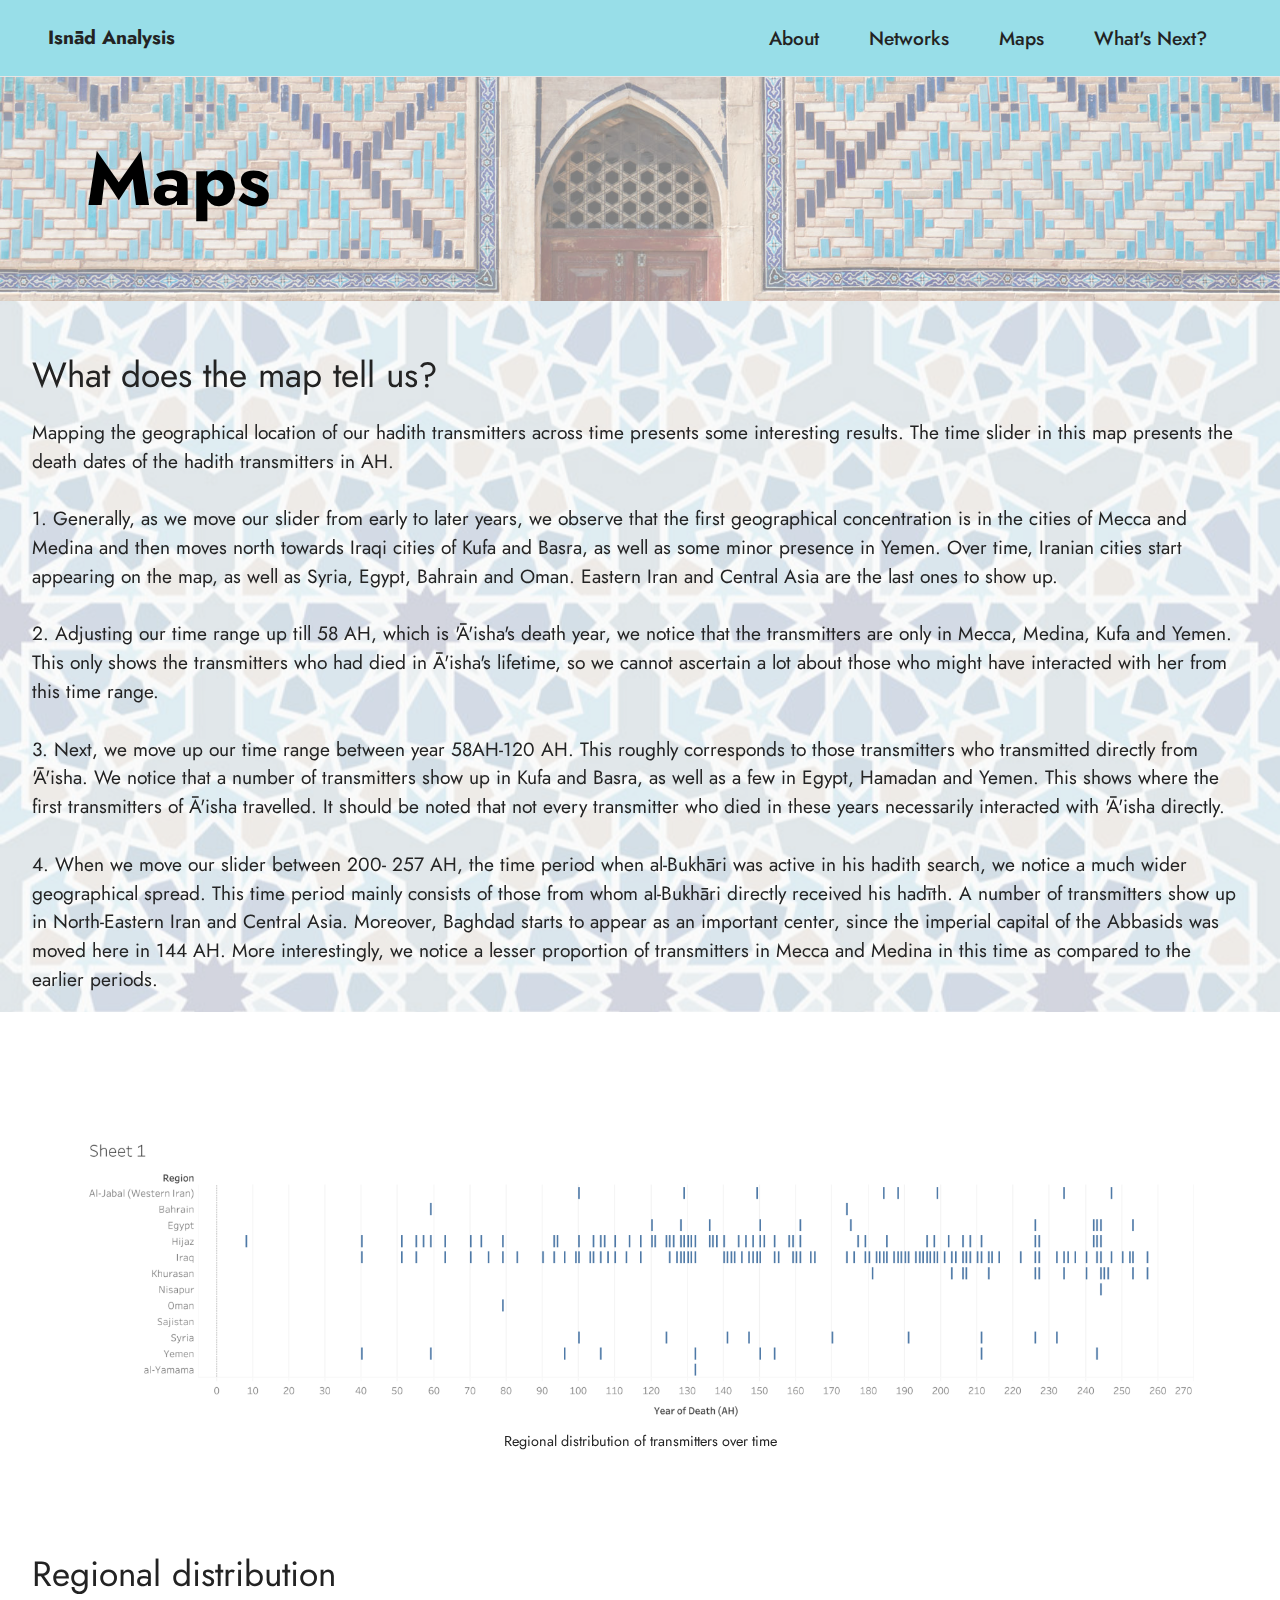
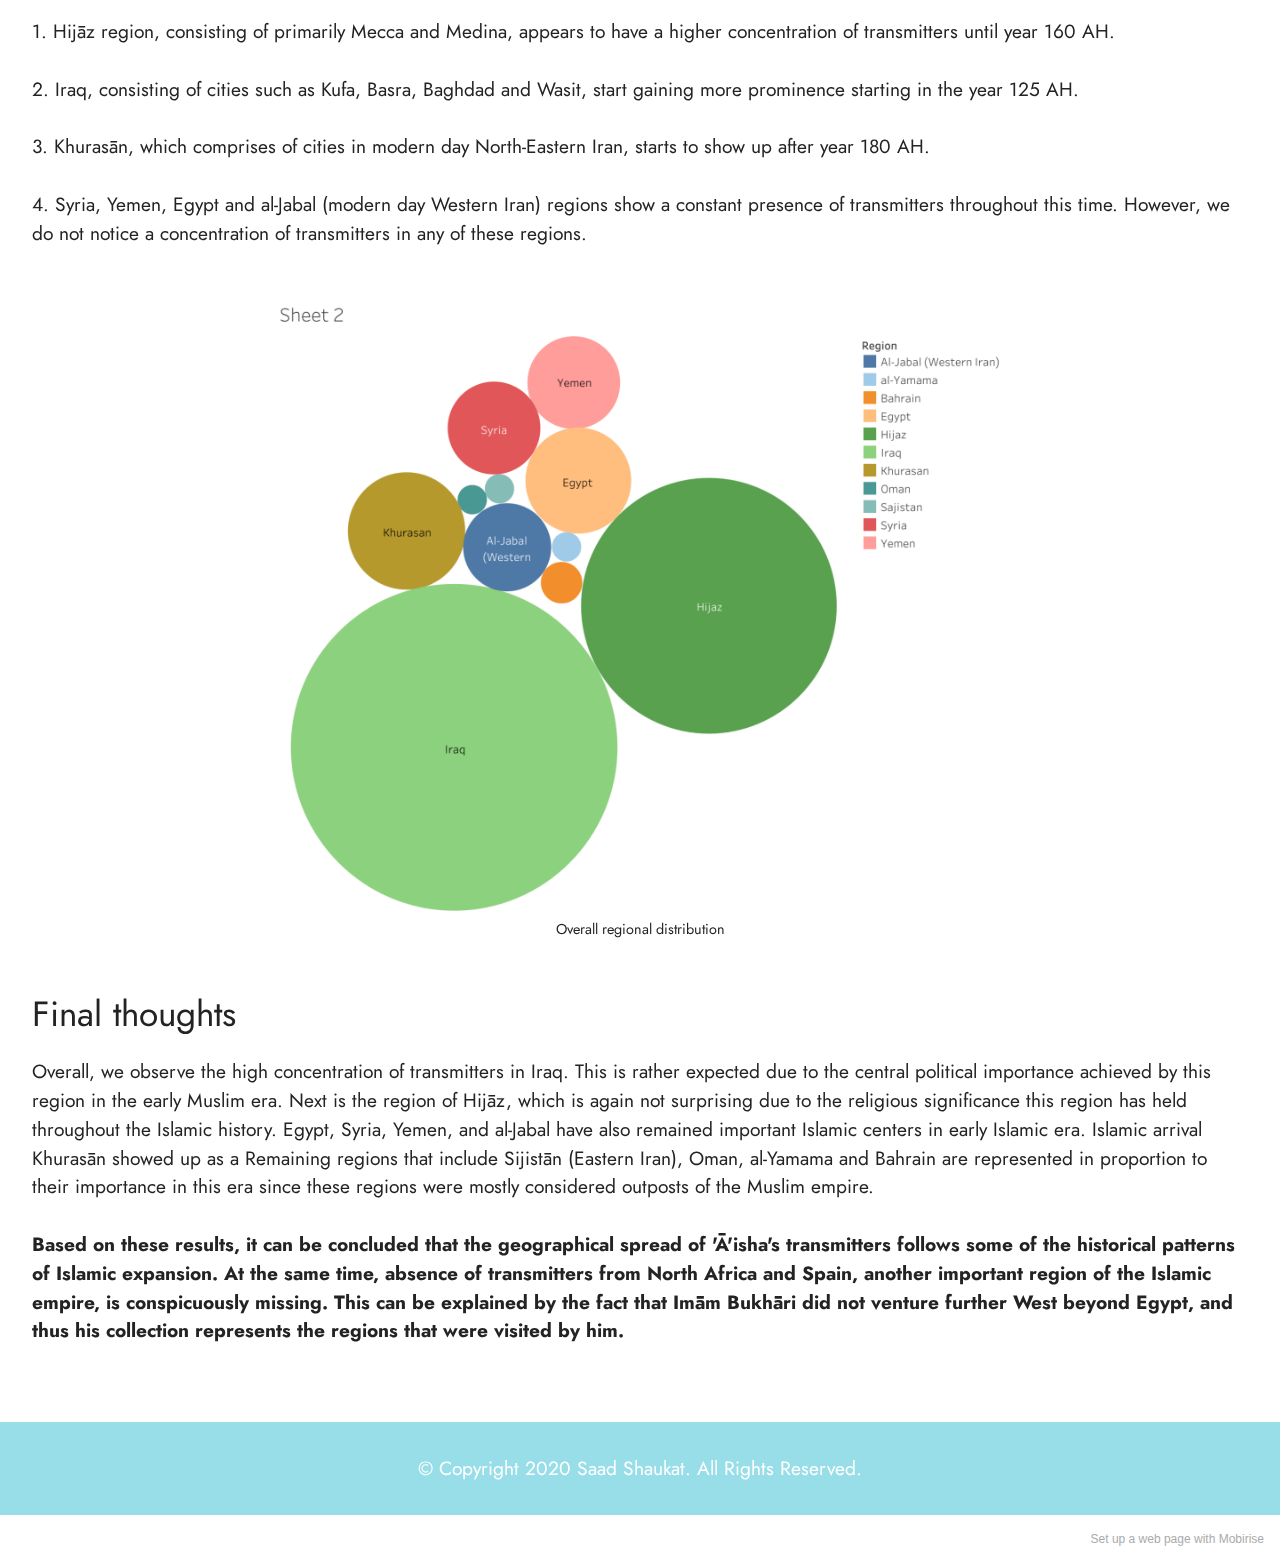
==== commit 035ca9f7: "Add files via upload" ====
--- a/page4.html
+++ b/page4.html
@@ -73,7 +73,7 @@
     </div>
 </section>
 
-<div class='tableauPlaceholder' id='viz1616538655402' style='position: relative'><noscript><a href='#'><img alt='Sheet 1 ' src='https:&#47;&#47;public.tableau.com&#47;static&#47;images&#47;Fi&#47;FinalMap_16163246103050&#47;Sheet1&#47;1_rss.png' style='border: none' /></a></noscript><object class='tableauViz'  style='display:none;'><param name='host_url' value='https%3A%2F%2Fpublic.tableau.com%2F' /> <param name='embed_code_version' value='3' /> <param name='site_root' value='' /><param name='name' value='FinalMap_16163246103050&#47;Sheet1' /><param name='tabs' value='no' /><param name='toolbar' value='yes' /><param name='static_image' value='https:&#47;&#47;public.tableau.com&#47;static&#47;images&#47;Fi&#47;FinalMap_16163246103050&#47;Sheet1&#47;1.png' /> <param name='animate_transition' value='yes' /><param name='display_static_image' value='yes' /><param name='display_spinner' value='yes' /><param name='display_overlay' value='yes' /><param name='display_count' value='yes' /><param name='language' value='en' /><param name='filter' value='publish=yes' /></object></div>                <script type='text/javascript'>                    var divElement = document.getElementById('viz1616538655402');                    var vizElement = divElement.getElementsByTagName('object')[0];                    vizElement.style.width='100%';vizElement.style.height=(divElement.offsetWidth*0.75)+'px';                    var scriptElement = document.createElement('script');                    scriptElement.src = 'https://public.tableau.com/javascripts/api/viz_v1.js';                    vizElement.parentNode.insertBefore(scriptElement, vizElement);                </script>
+<div class='tableauPlaceholder' id='viz1616540931349' style='position: relative'><noscript><a href='#'><img alt='Sheet 1 ' src='https:&#47;&#47;public.tableau.com&#47;static&#47;images&#47;Fi&#47;FinalMap_16163246103050&#47;Sheet1&#47;1_rss.png' style='border: none' /></a></noscript><object class='tableauViz'  style='display:none;'><param name='host_url' value='https%3A%2F%2Fpublic.tableau.com%2F' /> <param name='embed_code_version' value='3' /> <param name='site_root' value='' /><param name='name' value='FinalMap_16163246103050&#47;Sheet1' /><param name='tabs' value='no' /><param name='toolbar' value='yes' /><param name='static_image' value='https:&#47;&#47;public.tableau.com&#47;static&#47;images&#47;Fi&#47;FinalMap_16163246103050&#47;Sheet1&#47;1.png' /> <param name='animate_transition' value='yes' /><param name='display_static_image' value='yes' /><param name='display_spinner' value='yes' /><param name='display_overlay' value='yes' /><param name='display_count' value='yes' /><param name='language' value='en' /><param name='filter' value='publish=yes' /></object></div>                <script type='text/javascript'>                    var divElement = document.getElementById('viz1616540931349');                    var vizElement = divElement.getElementsByTagName('object')[0];                    vizElement.style.width='100%';vizElement.style.height=(divElement.offsetWidth*0.75)+'px';                    var scriptElement = document.createElement('script');                    scriptElement.src = 'https://public.tableau.com/javascripts/api/viz_v1.js';                    vizElement.parentNode.insertBefore(scriptElement, vizElement);                </script>
 
 <section class="header2 cid-ssuiTig9v4 mbr-parallax-background" id="header2-23">
 
@@ -122,7 +122,7 @@
             <div class="col-12 col-lg-12">
                 <h1 class="mbr-section-title mbr-fonts-style mb-3 display-5">Regional distribution<br></h1>
 
-                <p class="mbr-text mbr-fonts-style display-7">1. Hijāz region, consisting of primarily Mecca and Medina, appears to have a higher concentration until year 160 AH.&nbsp;<br><br>2. Iraq, consisting of cities such as Kufa, Basra, Baghdad and Wasit, start gaining more prominence starting in the year 125 AH.&nbsp;<br><br>3. Khurasān, which comprises of cities in modern day North-Eastern Iran, starts to show up after year 180 AH.&nbsp;<br><br>4. Syria, Yemen, Egypt and al-Jabal (modern day Western Iran) regions show a constant presence of transmitters throughout this time. However, we do not notice a concentration of&nbsp;</p>
+                <p class="mbr-text mbr-fonts-style display-7">1. Hijāz region, consisting of primarily Mecca and Medina, appears to have a higher concentration of transmitters until year 160 AH.&nbsp;<br><br>2. Iraq, consisting of cities such as Kufa, Basra, Baghdad and Wasit, start gaining more prominence starting in the year 125 AH.&nbsp;<br><br>3. Khurasān, which comprises of cities in modern day North-Eastern Iran, starts to show up after year 180 AH.&nbsp;<br><br>4. Syria, Yemen, Egypt and al-Jabal (modern day Western Iran) regions show a constant presence of transmitters throughout this time. However, we do not notice a concentration of transmitters in any of these regions.</p>
 
             </div>
         </div>
@@ -139,8 +139,7 @@
             <div class="col-12 col-lg-8">
                 <div class="image-wrapper">
                     <img src="assets/images/sheet-2-819x692.png" alt="Mobirise">
-                    <p class="mbr-description mbr-fonts-style mt-2 align-center display-4">
-                        Image Description</p>
+                    <p class="mbr-description mbr-fonts-style mt-2 align-center display-4">Overall regional distribution</p>
                 </div>
             </div>
         </div>
@@ -182,7 +181,7 @@
             </div>
         </div>
     </div>
-</section><section style="background-color: #fff; font-family: -apple-system, BlinkMacSystemFont, 'Segoe UI', 'Roboto', 'Helvetica Neue', Arial, sans-serif; color:#aaa; font-size:12px; padding: 0; align-items: center; display: flex;"><a href="https://mobirise.site/j" style="flex: 1 1; height: 3rem; padding-left: 1rem;"></a><p style="flex: 0 0 auto; margin:0; padding-right:1rem;"><a href="https://mobirise.site/q" style="color:#aaa;">This website</a> was made with Mobirise website template</p></section><script src="assets/web/assets/jquery/jquery.min.js"></script>  <script src="assets/popper/popper.min.js"></script>  <script src="assets/tether/tether.min.js"></script>  <script src="assets/bootstrap/js/bootstrap.min.js"></script>  <script src="assets/smoothscroll/smooth-scroll.js"></script>  <script src="assets/dropdown/js/nav-dropdown.js"></script>  <script src="assets/dropdown/js/navbar-dropdown.js"></script>  <script src="assets/touchswipe/jquery.touch-swipe.min.js"></script>  <script src="assets/parallax/jarallax.min.js"></script>  <script src="assets/theme/js/script.js"></script>
+</section><section style="background-color: #fff; font-family: -apple-system, BlinkMacSystemFont, 'Segoe UI', 'Roboto', 'Helvetica Neue', Arial, sans-serif; color:#aaa; font-size:12px; padding: 0; align-items: center; display: flex;"><a href="https://mobirise.site/i" style="flex: 1 1; height: 3rem; padding-left: 1rem;"></a><p style="flex: 0 0 auto; margin:0; padding-right:1rem;">Set up a web page with <a href="https://mobirise.site/z" style="color:#aaa;">Mobirise</a></p></section><script src="assets/web/assets/jquery/jquery.min.js"></script>  <script src="assets/popper/popper.min.js"></script>  <script src="assets/tether/tether.min.js"></script>  <script src="assets/bootstrap/js/bootstrap.min.js"></script>  <script src="assets/smoothscroll/smooth-scroll.js"></script>  <script src="assets/dropdown/js/nav-dropdown.js"></script>  <script src="assets/dropdown/js/navbar-dropdown.js"></script>  <script src="assets/touchswipe/jquery.touch-swipe.min.js"></script>  <script src="assets/parallax/jarallax.min.js"></script>  <script src="assets/theme/js/script.js"></script>
 
 
 </body>
